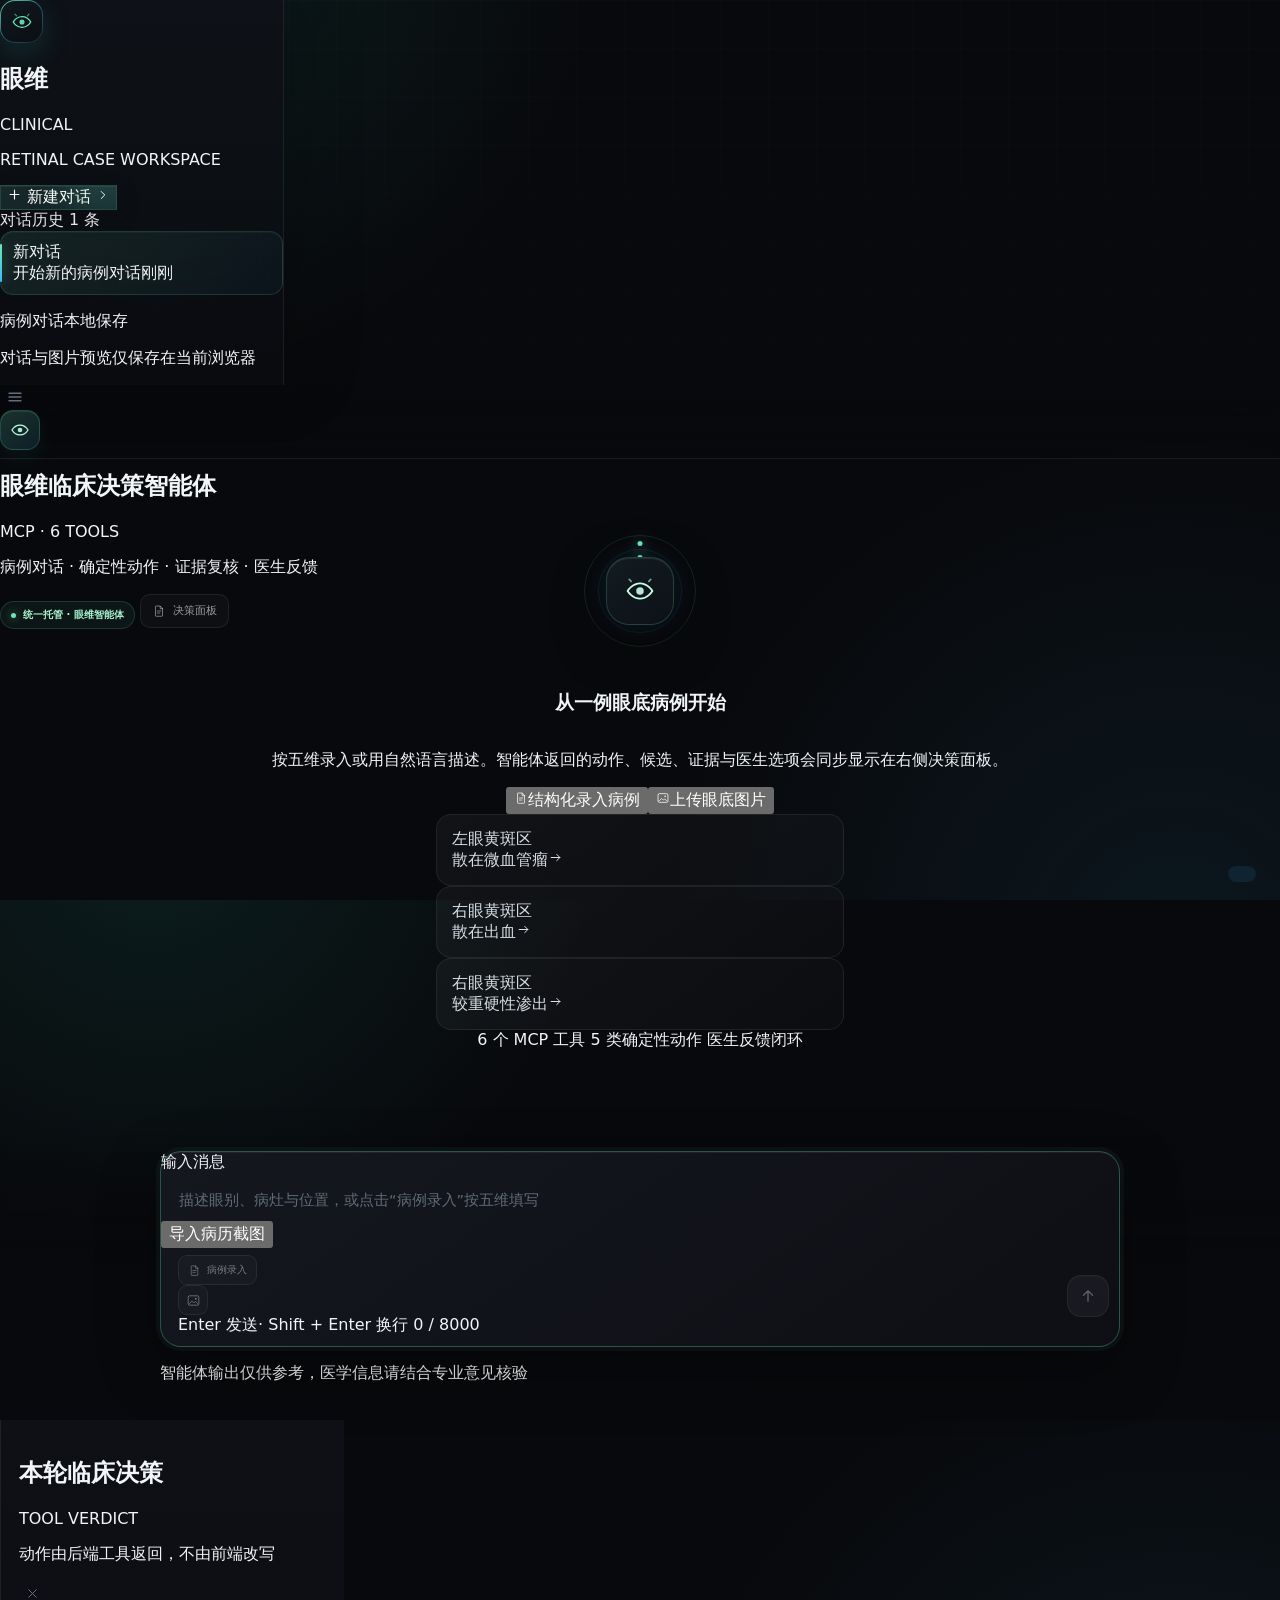
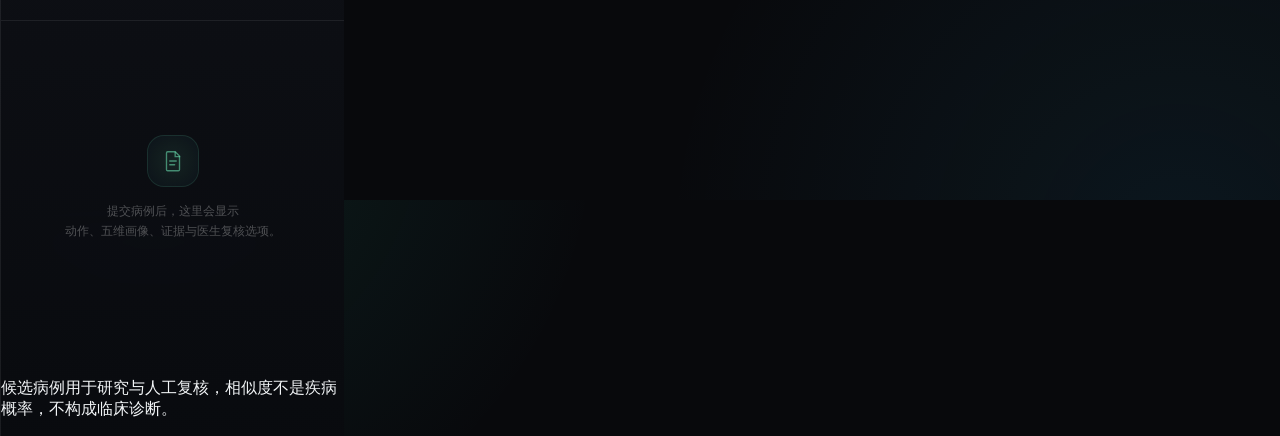
==== 02_代码/web/public-console.html @ 28e6c90a "Update Yanwei hosted Nexent application, OCR and team development workflow" ====
<!doctype html>
<html lang="zh-CN" class="h-full">
<head>
  <meta charset="utf-8" />
  <meta name="viewport" content="width=device-width, initial-scale=1" />
  <meta name="color-scheme" content="dark" />
  <title>眼维 · 图文病例检索</title>

  <!-- Tailwind CSS v3 -->
  <script src="/static/tailwindcss-3.4.17.js"></script>
  <script>
    tailwind.config = {
      theme: {
        extend: {
          colors: { ink: '#08090c', panel: '#101218', mint: '#6ee7b7', ice: '#67e8f9' },
          fontFamily: { sans: ['Inter', 'PingFang SC', 'Microsoft YaHei', 'system-ui', 'sans-serif'] }
        }
      }
    };
  </script>

  <style>
    :root {
      --bg: #08090c; --panel: #0e1015; --panel-soft: #14171e;
      --text: #f2f5f7; --muted: #929aaa; --muted-2: #697181;
      --line: rgba(255, 255, 255, 0.075); --line-strong: rgba(255, 255, 255, 0.12);
      --mint: #6ee7b7; --ice: #67e8f9; --sky: #38bdf8; --danger: #fb7185;
      --sidebar-width: 284px;
    }
    * { box-sizing: border-box; }
    html, body { height: 100%; }
    body {
      margin: 0; overflow: hidden;
      background: radial-gradient(circle at 12% -8%, rgba(45, 212, 191, 0.10), transparent 30%), radial-gradient(circle at 92% 105%, rgba(56, 189, 248, 0.08), transparent 34%), var(--bg);
      color: var(--text);
      font-family: Inter, "PingFang SC", "Microsoft YaHei", system-ui, sans-serif;
      -webkit-font-smoothing: antialiased; text-rendering: optimizeLegibility;
    }
    button, textarea, input { font: inherit; }
    button { cursor: pointer; }
    button:disabled { cursor: not-allowed; }
    ::selection { background: rgba(110, 231, 183, 0.28); color: #fff; }
    [hidden] { display: none !important; }
    ::-webkit-scrollbar { width: 8px; height: 8px; }
    ::-webkit-scrollbar-track { background: transparent; }
    ::-webkit-scrollbar-thumb { background: rgba(255,255,255,.11); border: 2px solid transparent; border-radius: 999px; background-clip: padding-box; }
    ::-webkit-scrollbar-thumb:hover { background: rgba(255,255,255,.2); background-clip: padding-box; }
    .app-frame { position: relative; isolation: isolate; }
    .app-frame::before {
      content: ""; position: fixed; inset: 0; pointer-events: none; z-index: -1;
      background-image: linear-gradient(rgba(255,255,255,.018) 1px, transparent 1px), linear-gradient(90deg, rgba(255,255,255,.018) 1px, transparent 1px);
      background-size: 48px 48px; mask-image: linear-gradient(to bottom, rgba(0,0,0,.7), transparent 72%);
    }
    .sidebar {
      width: var(--sidebar-width); flex: 0 0 var(--sidebar-width); position: relative; z-index: 30;
      display: flex; flex-direction: column; border-right: 1px solid var(--line);
      background: linear-gradient(180deg, rgba(15,17,23,.94), rgba(10,12,16,.92));
      backdrop-filter: blur(24px); -webkit-backdrop-filter: blur(24px);
      box-shadow: 18px 0 60px rgba(0,0,0,.16);
    }
    .brand-mark {
      width: 43px; height: 43px; border-radius: 15px; padding: 1px;
      background: linear-gradient(145deg, rgba(110,231,183,.9), rgba(56,189,248,.42) 55%, rgba(255,255,255,.08));
      box-shadow: 0 10px 30px rgba(45,212,191,.15);
    }
    .brand-mark-inner {
      width: 100%; height: 100%; border-radius: 14px; display: grid; place-items: center;
      background: linear-gradient(145deg, #111820, #0b0e13); color: var(--mint);
    }
    .new-chat-btn {
      position: relative; overflow: hidden; border: 1px solid rgba(110,231,183,.20);
      background: linear-gradient(135deg, rgba(110,231,183,.13), rgba(56,189,248,.08));
      box-shadow: inset 0 1px 0 rgba(255,255,255,.06), 0 8px 26px rgba(0,0,0,.16);
      transition: border-color .2s ease, background .2s ease, transform .2s ease, box-shadow .2s ease;
    }
    .new-chat-btn::after {
      content: ""; position: absolute; width: 90px; height: 90px; right: -35px; top: -52px;
      border-radius: 50%; background: rgba(110,231,183,.16); filter: blur(18px); pointer-events: none;
    }
    .new-chat-btn:hover {
      border-color: rgba(110,231,183,.38);
      background: linear-gradient(135deg, rgba(110,231,183,.18), rgba(56,189,248,.11));
      transform: translateY(-1px); box-shadow: inset 0 1px 0 rgba(255,255,255,.08), 0 12px 30px rgba(0,0,0,.22);
    }
    .new-chat-btn:active { transform: translateY(0); }
    .conversation-scroll { min-height: 0; }
    .conversation-item {
      position: relative; border-radius: 13px; border: 1px solid transparent;
      transition: background .18s ease, border-color .18s ease, transform .18s ease;
    }
    .conversation-item:hover { background: rgba(255,255,255,.034); border-color: rgba(255,255,255,.045); }
    .conversation-item.active {
      background: linear-gradient(120deg, rgba(110,231,183,.105), rgba(56,189,248,.045));
      border-color: rgba(110,231,183,.145); box-shadow: inset 0 1px 0 rgba(255,255,255,.035);
    }
    .conversation-item.active::before {
      content: ""; position: absolute; left: -1px; top: 12px; bottom: 12px; width: 2px; border-radius: 999px;
      background: linear-gradient(to bottom, var(--mint), var(--sky)); box-shadow: 0 0 12px rgba(110,231,183,.5);
    }
    .conversation-select { width: 100%; display: block; text-align: left; padding: 10px 38px 10px 12px; border: 0; background: transparent; color: inherit; border-radius: 12px; }
    .conversation-delete {
      position: absolute; top: 8px; right: 7px; width: 28px; height: 28px; display: grid; place-items: center;
      border: 1px solid transparent; border-radius: 9px; color: var(--muted-2); background: rgba(12,14,19,.78);
      opacity: 0; transform: translateX(3px); transition: opacity .18s ease, transform .18s ease, color .18s ease, background .18s ease;
    }
    .conversation-item:hover .conversation-delete, .conversation-delete:focus-visible { opacity: 1; transform: translateX(0); }
    .conversation-delete:hover { color: var(--danger); background: rgba(251,113,133,.10); }
    .conversation-delete:disabled { opacity: 0; pointer-events: none; }
    .chat-shell { min-width: 0; position: relative; }
    .chat-header {
      height: 74px; flex-shrink: 0; border-bottom: 1px solid var(--line);
      background: linear-gradient(to bottom, rgba(8,9,12,.86), rgba(8,9,12,.62));
      backdrop-filter: blur(20px); -webkit-backdrop-filter: blur(20px);
    }
    .assistant-avatar {
      width: 34px; height: 34px; flex: 0 0 34px; border-radius: 11px; display: grid; place-items: center;
      color: #bfffe5; background: linear-gradient(145deg, rgba(110,231,183,.20), rgba(56,189,248,.12));
      border: 1px solid rgba(110,231,183,.20);
      box-shadow: inset 0 1px 0 rgba(255,255,255,.08), 0 8px 22px rgba(45,212,191,.08);
    }
    .assistant-avatar.large { width: 40px; height: 40px; flex-basis: 40px; border-radius: 13px; }
    .assistant-avatar.error {
      color: #fecdd3; border-color: rgba(251,113,133,.24);
      background: linear-gradient(145deg, rgba(251,113,133,.16), rgba(244,63,94,.08));
    }
    .messages-scroll { min-height: 0; overflow-y: auto; overflow-x: hidden; overscroll-behavior: contain; scroll-behavior: smooth; }
    .messages-inner {
      width: 100%; max-width: 960px; min-height: 100%; margin: 0 auto; padding: 34px 32px 26px;
      display: flex; flex-direction: column;
    }
    .message-list { display: flex; flex-direction: column; gap: 27px; }
    .empty-state {
      flex: 1; min-height: 500px; display: flex; flex-direction: column; align-items: center; justify-content: center;
      padding: 42px 0 58px; animation: emptyIn .55s cubic-bezier(.2,.75,.25,1) both;
    }
    .orb-wrap { position: relative; width: 112px; height: 112px; display: grid; place-items: center; margin-bottom: 24px; }
    .orb-glow {
      position: absolute; inset: 8px; border-radius: 50%;
      background: radial-gradient(circle, rgba(110,231,183,.20), rgba(56,189,248,.08) 48%, transparent 70%); filter: blur(8px);
    }
    .orb-ring { position: absolute; inset: 0; border-radius: 50%; border: 1px solid rgba(110,231,183,.12); animation: orbit 14s linear infinite; }
    .orb-ring::before {
      content: ""; position: absolute; top: 5px; left: 50%; width: 5px; height: 5px; border-radius: 50%;
      background: var(--mint); box-shadow: 0 0 14px rgba(110,231,183,.8); transform: translateX(-50%);
    }
    .orb-ring.second { inset: 14px; animation-direction: reverse; animation-duration: 10s; border-color: rgba(56,189,248,.10); }
    .orb-core {
      position: relative; width: 68px; height: 68px; display: grid; place-items: center; border-radius: 23px;
      color: #c6ffe9; background: linear-gradient(145deg, #121c20, #0d1117); border: 1px solid rgba(110,231,183,.20);
      box-shadow: 0 18px 54px rgba(0,0,0,.36), inset 0 1px 0 rgba(255,255,255,.08);
    }
    .suggestion-card {
      position: relative; width: 100%; text-align: left; padding: 14px 15px; border-radius: 15px;
      border: 1px solid var(--line); background: linear-gradient(145deg, rgba(255,255,255,.042), rgba(255,255,255,.018));
      color: #d9dee7; transition: transform .2s ease, border-color .2s ease, background .2s ease, box-shadow .2s ease;
    }
    .suggestion-card:hover {
      transform: translateY(-2px); border-color: rgba(110,231,183,.24);
      background: linear-gradient(145deg, rgba(110,231,183,.08), rgba(56,189,248,.025)); box-shadow: 0 16px 32px rgba(0,0,0,.2);
    }
    .suggestion-card svg { transition: transform .2s ease; }
    .suggestion-card:hover svg { transform: translateX(2px); color: var(--mint); }
    .message-row { display: flex; gap: 12px; align-items: flex-start; animation: messageIn .3s cubic-bezier(.22,.8,.26,1) both; }
    .message-row.user { justify-content: flex-end; }
    .message-stack { min-width: 0; max-width: min(76%, 720px); }
    .message-row.user .message-stack { display: flex; flex-direction: column; align-items: flex-end; }
    .message-meta {
      height: 20px; display: flex; align-items: center; gap: 8px; margin: 0 3px 5px;
      color: var(--muted-2); font-size: 11px; line-height: 1;
    }
    .message-row.user .message-meta { justify-content: flex-end; }
    .message-name { color: #aab2c0; font-weight: 600; font-size: 11.5px; }
    .message-bubble {
      position: relative; padding: 13px 17px; border-radius: 18px; font-size: 14.5px; line-height: 1.82;
      white-space: pre-wrap; overflow-wrap: anywhere; word-break: break-word;
    }
    .message-row.assistant .message-bubble {
      color: #e8ebf0; border: 1px solid rgba(255,255,255,.075); border-top-left-radius: 6px;
      background: linear-gradient(145deg, rgba(255,255,255,.055), rgba(255,255,255,.024));
      box-shadow: inset 0 1px 0 rgba(255,255,255,.035), 0 12px 32px rgba(0,0,0,.12);
    }
    .message-row.user .message-bubble {
      color: #f2fffb; border: 1px solid rgba(110,231,183,.16); border-top-right-radius: 6px;
      background: linear-gradient(135deg, rgba(13,148,136,.92), rgba(3,105,161,.88));
      box-shadow: inset 0 1px 0 rgba(255,255,255,.12), 0 12px 30px rgba(8,145,178,.11);
    }
    .message-row.error .message-bubble {
      color: #ffe4e7; border-color: rgba(251,113,133,.18);
      background: linear-gradient(145deg, rgba(251,113,133,.09), rgba(244,63,94,.035));
    }
    .message-bubble.is-typing::after {
      content: ""; display: inline-block; width: 6px; height: 1.05em; margin-left: 3px; border-radius: 2px;
      vertical-align: -0.14em; background: linear-gradient(to bottom, var(--mint), var(--ice)); animation: caret .78s steps(1) infinite;
    }
    .message-actions { opacity: 0; transition: opacity .16s ease; }
    .message-row:hover .message-actions, .message-actions:focus-within { opacity: 1; }
    .icon-action {
      width: 25px; height: 25px; display: grid; place-items: center; border: 0; border-radius: 7px;
      background: transparent; color: var(--muted-2); transition: color .16s ease, background .16s ease;
    }
    .icon-action:hover { color: #d9dee7; background: rgba(255,255,255,.05); }
    .typing-bubble { display: flex; align-items: center; gap: 10px; padding: 14px 17px; }
    .typing-dots { display: flex; align-items: center; gap: 4px; }
    .typing-dots span { width: 5px; height: 5px; border-radius: 50%; background: #9ba4b4; animation: bounceDot 1.2s ease-in-out infinite; }
    .typing-dots span:nth-child(2) { animation-delay: .14s; }
    .typing-dots span:nth-child(3) { animation-delay: .28s; }
    .typing-label { color: var(--muted); font-size: 12.5px; }
    .composer-zone {
      flex-shrink: 0; padding: 16px 28px 20px;
      background: linear-gradient(to top, rgba(8,9,12,.98) 54%, rgba(8,9,12,.78) 78%, rgba(8,9,12,0));
    }
    .composer-inner { width: 100%; max-width: 960px; margin: 0 auto; }
    .composer-box {
      border: 1px solid rgba(255,255,255,.095); border-radius: 21px;
      background: linear-gradient(145deg, rgba(22,25,32,.93), rgba(14,16,22,.94));
      box-shadow: inset 0 1px 0 rgba(255,255,255,.045), 0 18px 55px rgba(0,0,0,.30);
      backdrop-filter: blur(22px); -webkit-backdrop-filter: blur(22px);
      transition: border-color .2s ease, box-shadow .2s ease;
    }
    .composer-box:focus-within {
      border-color: rgba(110,231,183,.30);
      box-shadow: inset 0 1px 0 rgba(255,255,255,.055), 0 0 0 4px rgba(110,231,183,.045), 0 22px 60px rgba(0,0,0,.34);
    }
    #promptInput {
      width: 100%; min-height: 31px; max-height: 176px; padding: 15px 18px 5px; border: 0; outline: 0; resize: none;
      overflow-y: hidden; background: transparent; color: #eef1f5; font-size: 14.5px; line-height: 1.68; caret-color: var(--mint);
    }
    #promptInput::placeholder { color: #626a79; }
    .composer-toolbar { display: flex; align-items: center; justify-content: space-between; gap: 14px; padding: 7px 10px 10px 17px; }
    .send-button {
      position: relative; width: 42px; height: 42px; flex: 0 0 42px; display: grid; place-items: center;
      border: 1px solid rgba(110,231,183,.24); border-radius: 14px; color: #062a22;
      background: linear-gradient(135deg, #8cf5cb, #5ed7ed);
      box-shadow: 0 9px 28px rgba(45,212,191,.16), inset 0 1px 0 rgba(255,255,255,.45);
      transition: transform .18s ease, filter .18s ease, opacity .18s ease, box-shadow .18s ease;
    }
    .send-button:not(:disabled):hover { transform: translateY(-1px); filter: brightness(1.05); box-shadow: 0 12px 34px rgba(45,212,191,.22), inset 0 1px 0 rgba(255,255,255,.5); }
    .send-button:not(:disabled):active { transform: translateY(0) scale(.97); }
    .send-button:disabled { color: #575f6e; background: rgba(255,255,255,.045); border-color: rgba(255,255,255,.06); box-shadow: inset 0 1px 0 rgba(255,255,255,.02); }
    .send-spinner { width: 17px; height: 17px; border: 2px solid rgba(255,255,255,.14); border-top-color: var(--mint); border-radius: 50%; animation: spin .75s linear infinite; }
    .modal-backdrop {
      position: fixed; inset: 0; z-index: 80; display: flex; align-items: center; justify-content: center; padding: 18px;
      background: rgba(2,4,7,.70); backdrop-filter: blur(9px); -webkit-backdrop-filter: blur(9px);
      opacity: 0; transition: opacity .16s ease;
    }
    .modal-backdrop.is-visible { opacity: 1; }
    .modal-card {
      width: min(440px, 100%); padding: 24px; border-radius: 24px; border: 1px solid rgba(255,255,255,.10);
      background: linear-gradient(145deg, #181b22, #101218);
      box-shadow: 0 35px 100px rgba(0,0,0,.55), inset 0 1px 0 rgba(255,255,255,.055);
      transform: translateY(10px) scale(.975); transition: transform .18s cubic-bezier(.2,.8,.2,1);
    }
    .modal-backdrop.is-visible .modal-card { transform: translateY(0) scale(1); }
    .modal-icon {
      width: 46px; height: 46px; display: grid; place-items: center; border-radius: 15px;
      color: #fecdd3; background: rgba(251,113,133,.10); border: 1px solid rgba(251,113,133,.16);
    }
    .modal-button {
      min-width: 82px; padding: 10px 16px; border-radius: 11px; border: 1px solid rgba(255,255,255,.09);
      background: rgba(255,255,255,.045); color: #dce1e9; font-size: 13.5px; font-weight: 600;
      transition: background .16s ease, border-color .16s ease, transform .16s ease;
    }
    .modal-button:hover { background: rgba(255,255,255,.075); border-color: rgba(255,255,255,.13); }
    .modal-button.primary { color: #07251f; border-color: rgba(110,231,183,.24); background: linear-gradient(135deg, #8cf5cb, #5ed7ed); }
    .modal-button.primary:hover { filter: brightness(1.04); }
    .modal-button.danger { color: #fff1f2; border-color: rgba(251,113,133,.22); background: linear-gradient(135deg, #e11d48, #be123c); }
    .modal-button.danger:hover { filter: brightness(1.06); }
    .toast {
      position: fixed; left: 50%; bottom: 112px; z-index: 90; max-width: min(420px, calc(100vw - 36px));
      padding: 10px 15px; border-radius: 12px; border: 1px solid rgba(110,231,183,.18);
      background: rgba(17,24,25,.94); color: #dffdf2; font-size: 12.5px;
      box-shadow: 0 16px 45px rgba(0,0,0,.36); backdrop-filter: blur(16px);
      opacity: 0; pointer-events: none; transform: translate(-50%, 8px); transition: opacity .18s ease, transform .18s ease;
    }
    .toast.show { opacity: 1; transform: translate(-50%, 0); }
    .toast.error { border-color: rgba(251,113,133,.22); background: rgba(35,17,22,.96); color: #ffe4e7; }
    .mobile-backdrop {
      position: fixed; inset: 0; z-index: 25; background: rgba(0,0,0,.52); backdrop-filter: blur(3px);
      opacity: 0; pointer-events: none; transition: opacity .2s ease;
    }
    .mobile-backdrop.show { opacity: 1; pointer-events: auto; }
    @keyframes messageIn { from { opacity: 0; transform: translateY(7px); } to { opacity: 1; transform: translateY(0); } }
    @keyframes emptyIn { from { opacity: 0; transform: translateY(10px); } to { opacity: 1; transform: translateY(0); } }
    @keyframes orbit { to { transform: rotate(360deg); } }
    @keyframes caret { 0%, 48% { opacity: 1; } 49%, 100% { opacity: 0; } }
    @keyframes bounceDot { 0%, 60%, 100% { transform: translateY(0); opacity: .48; } 30% { transform: translateY(-4px); opacity: 1; } }
    @keyframes spin { to { transform: rotate(360deg); } }
    @media (max-width: 900px) {
      .sidebar { position: fixed; left: 0; top: 0; bottom: 0; transform: translateX(-102%); transition: transform .24s cubic-bezier(.2,.8,.2,1); }
      .sidebar.open { transform: translateX(0); }
      .messages-inner { padding: 26px 18px 20px; }
      .message-stack { max-width: 86%; }
      .composer-zone { padding: 12px 14px 14px; }
      .chat-header { height: 66px; }
    }
    @media (max-width: 620px) {
      .messages-inner { padding: 24px 14px 18px; }
      .message-stack { max-width: 90%; }
      .message-row { gap: 9px; }
      .assistant-avatar { width: 31px; height: 31px; flex-basis: 31px; border-radius: 10px; }
      .message-bubble { padding: 12px 14px; font-size: 14px; }
      .suggestion-card { padding: 13px; }
      .empty-state { min-height: 430px; }
    }
    @media (prefers-reduced-motion: reduce) {
      *, *::before, *::after { animation-duration: .01ms !important; animation-iteration-count: 1 !important; scroll-behavior: auto !important; transition-duration: .01ms !important; }
    }

    /* ===== Nexent 临床病例决策台增强样式 ===== */
    .header-action {
      height: 34px; display: inline-flex; align-items: center; gap: 7px; padding: 0 11px;
      border-radius: 10px; border: 1px solid rgba(255,255,255,.075); background: rgba(255,255,255,.028);
      color: rgba(255,255,255,.58); font-size: 10.5px; transition: border-color .16s ease, background .16s ease, color .16s ease;
    }
    .header-action:hover { color: #defcf1; border-color: rgba(110,231,183,.2); background: rgba(110,231,183,.06); }
    .mode-pill {
      display: inline-flex; align-items: center; gap: 7px; height: 28px; padding: 0 10px;
      border-radius: 999px; border: 1px solid rgba(110,231,183,.16); background: rgba(110,231,183,.06);
      color: #a7f3d0; font-size: 10px; font-weight: 600;
    }
    .mode-pill .dot { width: 5px; height: 5px; border-radius: 50%; background: #6ee7b7; box-shadow: 0 0 8px rgba(110,231,183,.65); }

    .decision-panel {
      width: 344px; flex: 0 0 344px; position: relative; z-index: 22;
      display: flex; flex-direction: column; overflow: hidden;
      border-left: 1px solid var(--line);
      background: linear-gradient(180deg, rgba(15,17,23,.94), rgba(9,11,15,.97));
      backdrop-filter: blur(22px); -webkit-backdrop-filter: blur(22px);
    }
    .decision-top { flex-shrink: 0; padding: 17px 18px 14px; border-bottom: 1px solid var(--line); }
    .decision-scroll { flex: 1; min-height: 0; overflow-y: auto; padding: 17px 16px 24px; }
    .decision-empty {
      min-height: 300px; display: flex; flex-direction: column; align-items: center; justify-content: center;
      text-align: center; color: rgba(255,255,255,.28); font-size: 12px; line-height: 1.7;
    }
    .decision-empty-icon {
      width: 52px; height: 52px; display: grid; place-items: center; margin-bottom: 14px; border-radius: 17px;
      border: 1px solid rgba(110,231,183,.12); background: radial-gradient(circle, rgba(110,231,183,.10), rgba(56,189,248,.03));
      color: rgba(110,231,183,.55);
    }
    .decision-section { margin-bottom: 18px; }
    .decision-section-title {
      display: flex; align-items: center; justify-content: space-between; gap: 10px;
      margin-bottom: 9px; color: rgba(255,255,255,.34); font-size: 10px; font-weight: 700;
      letter-spacing: .13em; text-transform: uppercase;
    }
    .decision-card {
      padding: 14px; border-radius: 15px; border: 1px solid rgba(255,255,255,.075);
      background: linear-gradient(145deg, rgba(255,255,255,.042), rgba(255,255,255,.018));
      box-shadow: inset 0 1px 0 rgba(255,255,255,.025);
    }
    .action-badge {
      display: inline-flex; align-items: center; gap: 6px; padding: 4px 9px; border-radius: 999px;
      font-size: 10px; font-weight: 700; letter-spacing: .04em; white-space: nowrap;
    }
    .action-badge::before { content: ""; width: 5px; height: 5px; border-radius: 50%; background: currentColor; }
    .tone-mint { color: #8cf5cb; border: 1px solid rgba(110,231,183,.2); background: rgba(110,231,183,.08); }
    .tone-amber { color: #fcd68a; border: 1px solid rgba(251,191,36,.2); background: rgba(251,191,36,.08); }
    .tone-red { color: #fda4af; border: 1px solid rgba(251,113,133,.22); background: rgba(251,113,133,.08); }
    .tone-violet { color: #c4b5fd; border: 1px solid rgba(167,139,250,.22); background: rgba(167,139,250,.09); }
    .tone-blue { color: #7dd3fc; border: 1px solid rgba(56,189,248,.22); background: rgba(56,189,248,.08); }
    .tone-slate { color: #cbd5e1; border: 1px solid rgba(148,163,184,.18); background: rgba(148,163,184,.07); }
    .action-title { margin: 10px 0 0; color: #f2f5f7; font-size: 15px; font-weight: 650; }
    .action-reason { margin: 7px 0 0; color: rgba(255,255,255,.48); font-size: 11.5px; line-height: 1.7; }
    .meta-grid { display: grid; grid-template-columns: repeat(2,minmax(0,1fr)); gap: 7px; margin-top: 12px; }
    .meta-box { padding: 8px 10px; border-radius: 10px; background: rgba(255,255,255,.027); border: 1px solid rgba(255,255,255,.05); }
    .meta-box span { display: block; color: rgba(255,255,255,.25); font-size: 9px; }
    .meta-box strong { display: block; margin-top: 3px; color: rgba(255,255,255,.7); font-size: 11.5px; font-weight: 600; }
    .profile-grid { display: flex; flex-wrap: wrap; gap: 6px; }
    .profile-chip {
      display: inline-flex; align-items: center; gap: 6px; padding: 5px 8px; border-radius: 8px;
      border: 1px solid rgba(255,255,255,.06); background: rgba(255,255,255,.027); font-size: 10.5px; color: rgba(255,255,255,.6);
    }
    .profile-chip b { color: rgba(255,255,255,.28); font-weight: 500; font-size: 9.5px; }
    .profile-chip.missing { border-style: dashed; color: rgba(252,211,77,.75); border-color: rgba(251,191,36,.18); background: rgba(251,191,36,.045); }
    .quick-options { display: flex; flex-wrap: wrap; gap: 6px; }
    .quick-chip {
      padding: 6px 10px; border-radius: 9px; border: 1px solid rgba(110,231,183,.15);
      background: rgba(110,231,183,.055); color: #baf7df; font-size: 10.5px; transition: all .16s ease;
    }
    .quick-chip:hover { border-color: rgba(110,231,183,.36); background: rgba(110,231,183,.1); transform: translateY(-1px); }
    .doctor-option {
      width: 100%; display: flex; align-items: center; justify-content: space-between; gap: 8px;
      padding: 9px 10px; border-radius: 10px; border: 1px solid rgba(255,255,255,.06);
      background: rgba(255,255,255,.025); color: rgba(255,255,255,.67); font-size: 11px; text-align: left;
      transition: all .16s ease;
    }
    .doctor-option:hover { border-color: rgba(110,231,183,.2); background: rgba(110,231,183,.05); color: #e9fff7; }
    .doctor-option.danger:hover { border-color: rgba(251,113,133,.22); background: rgba(251,113,133,.06); color: #ffe4e7; }
    .doctor-option:disabled { opacity: .38; pointer-events: none; }
    .feedback-note {
      width: 100%; min-height: 66px; resize: vertical; padding: 9px 10px; border-radius: 10px;
      border: 1px solid rgba(255,255,255,.07); outline: 0; background: rgba(0,0,0,.16);
      color: rgba(255,255,255,.7); font-size: 11px; line-height: 1.6;
    }
    .feedback-note:focus { border-color: rgba(110,231,183,.22); }
    .feedback-record { margin-top: 9px; padding: 8px 10px; border-radius: 9px; background: rgba(110,231,183,.065); color: #a7f3d0; font-size: 10px; line-height: 1.55; }
    .candidate-mini {
      display: flex; gap: 9px; align-items: flex-start; padding: 9px; border-radius: 11px;
      border: 1px solid rgba(255,255,255,.055); background: rgba(255,255,255,.02);
    }
    .candidate-mini + .candidate-mini { margin-top: 6px; }
    .candidate-mini img, .candidate-thumb-fallback {
      width: 44px; height: 44px; flex: 0 0 44px; object-fit: cover; border-radius: 8px;
      background: #0a0c10; border: 1px solid rgba(255,255,255,.06);
    }
    .candidate-thumb-fallback { display: grid; place-items: center; color: rgba(110,231,183,.45); }
    .candidate-mini strong { display: block; color: rgba(255,255,255,.68); font-size: 10.5px; line-height: 1.45; }
    .candidate-mini p { margin: 3px 0 0; color: rgba(255,255,255,.3); font-size: 9.5px; line-height: 1.45; }

    .action-card {
      margin-top: 12px; padding: 13px 14px; border-radius: 14px;
      border: 1px solid rgba(255,255,255,.075); background: rgba(255,255,255,.025);
    }
    .action-card-head { display: flex; align-items: flex-start; justify-content: space-between; gap: 10px; }
    .action-card-title { margin: 8px 0 0; color: rgba(255,255,255,.82); font-size: 12.5px; font-weight: 600; line-height: 1.55; }
    .action-card-text { margin: 6px 0 0; color: rgba(255,255,255,.42); font-size: 11px; line-height: 1.65; }
    .action-inline-actions { display: flex; flex-wrap: wrap; gap: 6px; margin-top: 10px; }
    .action-link {
      display: inline-flex; align-items: center; gap: 5px; padding: 5px 8px; border-radius: 8px;
      border: 1px solid rgba(56,189,248,.16); background: rgba(56,189,248,.05); color: #a5e9ff; font-size: 10px;
      text-decoration: none;
    }
    .action-link:hover { border-color: rgba(56,189,248,.34); background: rgba(56,189,248,.09); }
    .candidate-strip { display: grid; grid-template-columns: repeat(3,minmax(0,1fr)); gap: 7px; margin-top: 10px; }
    .candidate-strip-card {
      min-width: 0; overflow: hidden; border-radius: 9px; border: 1px solid rgba(255,255,255,.055);
      background: rgba(0,0,0,.15);
    }
    .candidate-strip-card img { width: 100%; height: 62px; object-fit: cover; display: block; background: #080a0e; }
    .candidate-strip-card div { padding: 6px 7px; }
    .candidate-strip-card strong { display: block; overflow: hidden; text-overflow: ellipsis; white-space: nowrap; color: rgba(255,255,255,.62); font-size: 9.5px; }
    .candidate-strip-card span { display: block; margin-top: 2px; color: rgba(255,255,255,.27); font-size: 8.5px; }

    .message-attachment {
      display: inline-flex; align-items: center; gap: 9px; margin-top: 8px; padding: 7px 9px;
      border-radius: 10px; border: 1px solid rgba(255,255,255,.1); background: rgba(0,0,0,.12);
    }
    .message-attachment img { width: 46px; height: 46px; object-fit: cover; border-radius: 7px; background: #07090c; }
    .message-attachment div { min-width: 0; }
    .message-attachment strong { display: block; max-width: 220px; overflow: hidden; text-overflow: ellipsis; white-space: nowrap; font-size: 10.5px; color: rgba(255,255,255,.7); }
    .message-attachment span { display: block; margin-top: 2px; font-size: 9px; color: rgba(255,255,255,.3); }

    .composer-attachment { display: flex; align-items: center; gap: 10px; margin: 0 12px; padding: 8px; border-radius: 11px; border: 1px solid rgba(110,231,183,.12); background: rgba(110,231,183,.045); }
    .composer-attachment img { width: 46px; height: 46px; border-radius: 8px; object-fit: cover; background: #080a0e; }
    .composer-attachment .file-info { min-width: 0; flex: 1; }
    .composer-attachment strong { display: block; overflow: hidden; text-overflow: ellipsis; white-space: nowrap; color: rgba(255,255,255,.67); font-size: 10.5px; }
    .composer-attachment span { display: block; margin-top: 2px; color: rgba(255,255,255,.3); font-size: 9.5px; }
    .composer-tool {
      width: 30px; height: 30px; display: grid; place-items: center; flex: 0 0 30px;
      border-radius: 9px; border: 1px solid rgba(255,255,255,.065); background: rgba(255,255,255,.025);
      color: rgba(255,255,255,.42); transition: all .16s ease;
    }
    .composer-tool:hover { color: #c8ffea; border-color: rgba(110,231,183,.2); background: rgba(110,231,183,.06); }
    .composer-tool.text { width: auto; min-width: 74px; height: 30px; padding: 0 9px; gap: 6px; display: inline-flex; align-items: center; justify-content: center; white-space: nowrap; font-size: 10px; flex-shrink: 0; }

    .case-card { width: min(760px, 100%); max-height: calc(100vh - 36px); overflow-y: auto; }
    .settings-card { width: min(560px, 100%); max-height: calc(100vh - 36px); overflow-y: auto; }
    .case-section { margin-top: 17px; }
    .case-label { display: flex; align-items: center; justify-content: space-between; margin-bottom: 8px; color: rgba(255,255,255,.38); font-size: 10.5px; font-weight: 600; letter-spacing: .08em; }
    .case-label em { font-style: normal; color: rgba(255,255,255,.2); font-size: 9px; font-weight: 400; letter-spacing: 0; }
    .choice-wrap { display: flex; flex-wrap: wrap; gap: 7px; }
    .choice-chip {
      padding: 7px 11px; border-radius: 9px; border: 1px solid rgba(255,255,255,.075);
      background: rgba(255,255,255,.025); color: rgba(255,255,255,.52); font-size: 11px; transition: all .16s ease;
    }
    .choice-chip:hover { border-color: rgba(110,231,183,.18); color: rgba(255,255,255,.8); }
    .choice-chip.selected { color: #c9ffec; border-color: rgba(110,231,183,.34); background: rgba(110,231,183,.11); box-shadow: inset 0 1px 0 rgba(255,255,255,.04); }
    .case-note {
      width: 100%; min-height: 74px; resize: vertical; margin-top: 8px; padding: 10px 12px;
      border-radius: 11px; border: 1px solid rgba(255,255,255,.075); outline: 0;
      background: rgba(0,0,0,.16); color: rgba(255,255,255,.72); font-size: 12px; line-height: 1.65;
    }
    .case-note:focus, .settings-input:focus { border-color: rgba(110,231,183,.28); }
    .case-preview {
      margin-top: 16px; padding: 12px 13px; border-radius: 12px; border: 1px dashed rgba(110,231,183,.15);
      background: rgba(110,231,183,.035); color: rgba(255,255,255,.56); font-size: 11.5px; line-height: 1.7;
      white-space: pre-wrap; word-break: break-word;
    }
    .settings-field { margin-top: 13px; }
    .settings-label { display: block; margin-bottom: 6px; color: rgba(255,255,255,.38); font-size: 10.5px; }
    .settings-input {
      width: 100%; height: 40px; padding: 0 11px; border-radius: 10px; border: 1px solid rgba(255,255,255,.075);
      outline: 0; background: rgba(0,0,0,.16); color: rgba(255,255,255,.72); font-size: 12px;
    }
    .settings-hint { margin: 7px 0 0; color: rgba(255,255,255,.23); font-size: 9.5px; line-height: 1.55; }
    .settings-row { display: grid; grid-template-columns: 1fr 1fr; gap: 11px; }

    .decision-backdrop { display: none; }
    @media (max-width: 1200px) {
      .decision-panel {
        position: fixed; top: 0; right: 0; bottom: 0; z-index: 45; width: min(360px, 92vw); flex-basis: auto;
        transform: translateX(102%); transition: transform .24s cubic-bezier(.2,.8,.2,1);
        box-shadow: -30px 0 80px rgba(0,0,0,.45);
      }
      .decision-panel.open { transform: translateX(0); }
      .decision-backdrop { display: block; position: fixed; inset: 0; z-index: 44; background: rgba(0,0,0,.54); backdrop-filter: blur(3px); opacity: 0; pointer-events: none; transition: opacity .2s ease; }
      .decision-backdrop.show { opacity: 1; pointer-events: auto; }
    }
    @media (max-width: 760px) {
      .settings-row { grid-template-columns: 1fr; }
      .candidate-strip { grid-template-columns: repeat(2,minmax(0,1fr)); }
      .candidate-strip-card:last-child { display: none; }
    }

    .composer-toolbar { flex-wrap: wrap; row-gap: 8px; }
    .composer-toolbar > div:first-child { flex: 1 1 320px; min-width: 0; }


  </style>
</head>
<body>
  <div class="app-frame flex h-full overflow-hidden">
    <div id="mobileBackdrop" class="mobile-backdrop" aria-hidden="true"></div>

    <!-- 左侧对话历史 -->
    <aside id="sidebar" class="sidebar">
      <div class="flex items-center gap-3 px-5 pb-4 pt-5">
        <div class="brand-mark" aria-hidden="true">
          <div class="brand-mark-inner">
            <svg width="24" height="24" viewBox="0 0 24 24" fill="none">
              <path d="M3.25 12s3.25-5.4 8.75-5.4S20.75 12 20.75 12s-3.25 5.4-8.75 5.4S3.25 12 3.25 12Z" stroke="currentColor" stroke-width="1.35"/>
              <circle cx="12" cy="12" r="2.55" fill="currentColor" fill-opacity=".9"/>
              <path d="M17.4 5.8 19 4.2M6.6 5.8 5 4.2" stroke="currentColor" stroke-width="1.15" stroke-linecap="round" opacity=".62"/>
            </svg>
          </div>
        </div>
        <div class="min-w-0">
          <div class="flex items-center gap-2">
            <h1 class="m-0 text-[17px] font-semibold tracking-[.02em] text-white">眼维</h1>
            <span class="rounded-md border border-white/10 bg-white/[.045] px-1.5 py-0.5 text-[9px] font-medium tracking-[.13em] text-white/45">CLINICAL</span>
          </div>
          <p class="mt-1 text-[10.5px] tracking-[.15em] text-white/32">RETINAL CASE WORKSPACE</p>
        </div>
      </div>

      <div class="px-3.5 pb-5 pt-1">
        <button id="newChatBtn" type="button" class="new-chat-btn flex w-full items-center gap-3 rounded-[14px] px-3.5 py-3 text-left text-[13.5px] font-medium text-[#d8f9ec]">
          <span class="grid h-7 w-7 place-items-center rounded-[9px] border border-white/10 bg-white/[.055]">
            <svg width="15" height="15" viewBox="0 0 24 24" fill="none" aria-hidden="true"><path d="M12 5v14M5 12h14" stroke="currentColor" stroke-width="1.8" stroke-linecap="round"/></svg>
          </span>
          <span class="flex-1">新建对话</span>
          <svg width="14" height="14" viewBox="0 0 24 24" fill="none" class="text-white/28" aria-hidden="true"><path d="m9 18 6-6-6-6" stroke="currentColor" stroke-width="1.7" stroke-linecap="round" stroke-linejoin="round"/></svg>
        </button>
      </div>

      <div class="flex items-center justify-between px-5 pb-2.5">
        <span class="text-[10.5px] font-semibold uppercase tracking-[.16em] text-white/32">对话历史</span>
        <span id="conversationCount" class="text-[10.5px] tabular-nums text-white/26">0 条</span>
      </div>
      <div id="conversationList" class="conversation-scroll flex-1 space-y-1 overflow-y-auto px-2.5 pb-5" aria-label="对话历史列表"></div>
      <div class="border-t border-white/[.06] px-5 py-4">
        <div class="flex items-start gap-2.5">
          <span class="mt-[5px] h-1.5 w-1.5 flex-none rounded-full bg-[#6ee7b7] shadow-[0_0_9px_rgba(110,231,183,.72)]"></span>
          <div class="min-w-0">
            <p class="m-0 text-[11px] font-medium text-white/48">病例对话本地保存</p>
            <p class="m-0 mt-1 text-[10.5px] leading-4 text-white/26">对话与图片预览仅保存在当前浏览器</p>
          </div>
        </div>
      </div>
    </aside>

    <!-- 右侧主对话区 -->
    <main class="chat-shell flex h-full flex-1 flex-col overflow-hidden">
            <header class="chat-header flex items-center justify-between px-4 sm:px-6">
        <div class="flex min-w-0 items-center gap-3">
          <button id="menuBtn" type="button" class="icon-action mr-1 h-9 w-9 rounded-xl border border-white/[.07] bg-white/[.025] text-white/60 md:hidden" aria-label="打开对话历史">
            <svg width="18" height="18" viewBox="0 0 24 24" fill="none" aria-hidden="true"><path d="M4 7h16M4 12h16M4 17h16" stroke="currentColor" stroke-width="1.8" stroke-linecap="round"/></svg>
          </button>
          <div class="assistant-avatar large" aria-hidden="true">
            <svg width="22" height="22" viewBox="0 0 24 24" fill="none">
              <path d="M3.25 12s3.25-5.4 8.75-5.4S20.75 12 20.75 12s-3.25 5.4-8.75 5.4S3.25 12 3.25 12Z" stroke="currentColor" stroke-width="1.35"/>
              <circle cx="12" cy="12" r="2.55" fill="currentColor" fill-opacity=".9"/>
            </svg>
          </div>
          <div class="min-w-0">
            <div class="flex items-center gap-2">
              <h2 class="m-0 truncate text-[14px] font-semibold text-[#f0f3f6]">眼维临床决策智能体</h2>
              <span class="hidden rounded-full border border-[#6ee7b7]/15 bg-[#6ee7b7]/[.07] px-2 py-0.5 text-[9px] font-medium tracking-[.08em] text-[#8cf5cb]/75 lg:inline-flex">MCP · 6 TOOLS</span>
            </div>
            <p class="m-0 mt-1 truncate text-[10.5px] text-white/32">病例对话 · 确定性动作 · 证据复核 · 医生反馈</p>
          </div>
        </div>
        <div class="flex items-center gap-2">
          <button disabled id="modeBadgeBtn" type="button" class="mode-pill cursor-pointer" title="修改智能体连接设置">
            <span class="dot"></span><span id="modeBadgeText">Nexent ? Agent #4</span>
          </button>
          <button hidden id="settingsBtn" type="button" class="header-action hidden sm:inline-flex" title="连接设置">
            <svg width="14" height="14" viewBox="0 0 24 24" fill="none" aria-hidden="true"><path d="M12 15.2a3.2 3.2 0 1 0 0-6.4 3.2 3.2 0 0 0 0 6.4Z" stroke="currentColor" stroke-width="1.3"/><path d="M19.2 13.4a7.8 7.8 0 0 0 0-2.8l2-1.5-2-3.4-2.4 1a8 8 0 0 0-2.4-1.4L14 2.8h-4l-.4 2.5a8 8 0 0 0-2.4 1.4l-2.4-1-2 3.4 2 1.5a7.8 7.8 0 0 0 0 2.8l-2 1.5 2 3.4 2.4-1a8 8 0 0 0 2.4 1.4l.4 2.5h4l.4-2.5a8 8 0 0 0 2.4-1.4l2.4 1 2-3.4-2-1.5Z" stroke="currentColor" stroke-width="1.15" stroke-linejoin="round"/></svg>
            连接设置
          </button>
          <button id="decisionToggleBtn" type="button" class="header-action" title="查看本轮决策">
            <svg width="14" height="14" viewBox="0 0 24 24" fill="none" aria-hidden="true"><path d="M7 3.5h7l4 4V20a1 1 0 0 1-1 1H7a1 1 0 0 1-1-1V4.5a1 1 0 0 1 1-1Z" stroke="currentColor" stroke-width="1.25"/><path d="M14 3.8V8h4.2M9 12h6M9 15.5h4.5" stroke="currentColor" stroke-width="1.25" stroke-linecap="round"/></svg>
            <span class="hidden lg:inline">决策面板</span>
          </button>
        </div>
      </header>
      <section id="messagesScroll" class="messages-scroll flex-1" aria-label="对话内容">
        <div class="messages-inner">
          <div id="emptyState" class="empty-state">
            <div class="orb-wrap" aria-hidden="true">
              <div class="orb-glow"></div><div class="orb-ring"></div><div class="orb-ring second"></div>
              <div class="orb-core">
                <svg width="34" height="34" viewBox="0 0 24 24" fill="none">
                  <path d="M3.25 12s3.25-5.4 8.75-5.4S20.75 12 20.75 12s-3.25 5.4-8.75 5.4S3.25 12 3.25 12Z" stroke="currentColor" stroke-width="1.25"/>
                  <circle cx="12" cy="12" r="2.65" fill="currentColor" fill-opacity=".9"/>
                  <path d="M18.2 5.2 19.6 3.8M5.8 5.2 4.4 3.8" stroke="currentColor" stroke-width="1.1" stroke-linecap="round" opacity=".6"/>
                </svg>
              </div>
            </div>
            <h3 class="m-0 text-center text-[22px] font-semibold tracking-[-.02em] text-[#f2f5f7]">从一例眼底病例开始</h3>
            <p class="mb-0 mt-3 max-w-[500px] text-center text-[13px] leading-6 text-white/38">按五维录入或用自然语言描述。智能体返回的动作、候选、证据与医生选项会同步显示在右侧决策面板。</p><div class="mt-6 flex flex-wrap items-center justify-center gap-2.5"><button id="emptyCaseBtn" type="button" class="inline-flex items-center gap-2 rounded-xl border border-[#6ee7b7]/18 bg-[#6ee7b7]/[.07] px-4 py-2.5 text-[11.5px] font-medium text-[#c9ffec] transition hover:border-[#6ee7b7]/35 hover:bg-[#6ee7b7]/10"><svg width="14" height="14" viewBox="0 0 24 24" fill="none" aria-hidden="true"><path d="M7 3.5h7l4 4V20a1 1 0 0 1-1 1H7a1 1 0 0 1-1-1V4.5a1 1 0 0 1 1-1Z" stroke="currentColor" stroke-width="1.25"/><path d="M14 3.8V8h4.2M9 12h6M9 15.5h4.5" stroke="currentColor" stroke-width="1.25" stroke-linecap="round"/></svg>结构化录入病例</button><button id="emptyImageBtn" type="button" class="inline-flex items-center gap-2 rounded-xl border border-white/[.08] bg-white/[.025] px-4 py-2.5 text-[11.5px] font-medium text-white/55 transition hover:border-sky-300/20 hover:bg-sky-300/[.045] hover:text-sky-100/80"><svg width="14" height="14" viewBox="0 0 24 24" fill="none" aria-hidden="true"><rect x="3.5" y="4.5" width="17" height="15" rx="2.4" stroke="currentColor" stroke-width="1.3"/><path d="m5.5 17 4.2-4.3 3 3 2.2-2.2 3.6 3.5" stroke="currentColor" stroke-width="1.25" stroke-linecap="round" stroke-linejoin="round"/><circle cx="15.6" cy="9" r="1.4" fill="currentColor"/></svg>上传眼底图片</button></div>
            <div class="mt-8 grid w-full max-w-[660px] grid-cols-1 gap-2.5 sm:grid-cols-3">
              <button type="button" class="suggestion-card" data-suggestion="左眼黄斑区散在微血管瘤">
                <div class="flex items-start justify-between gap-3"><span class="text-[12.5px] leading-5">左眼黄斑区<br/>散在微血管瘤</span><svg width="15" height="15" viewBox="0 0 24 24" fill="none" class="mt-0.5 flex-none text-white/28" aria-hidden="true"><path d="M5 12h14m-5-5 5 5-5 5" stroke="currentColor" stroke-width="1.6" stroke-linecap="round" stroke-linejoin="round"/></svg></div>
              </button>
              <button type="button" class="suggestion-card" data-suggestion="右眼黄斑区散在出血">
                <div class="flex items-start justify-between gap-3"><span class="text-[12.5px] leading-5">右眼黄斑区<br/>散在出血</span><svg width="15" height="15" viewBox="0 0 24 24" fill="none" class="mt-0.5 flex-none text-white/28" aria-hidden="true"><path d="M5 12h14m-5-5 5 5-5 5" stroke="currentColor" stroke-width="1.6" stroke-linecap="round" stroke-linejoin="round"/></svg></div>
              </button>
              <button type="button" class="suggestion-card" data-suggestion="右眼黄斑区较重硬性渗出">
                <div class="flex items-start justify-between gap-3"><span class="text-[12.5px] leading-5">右眼黄斑区<br/>较重硬性渗出</span><svg width="15" height="15" viewBox="0 0 24 24" fill="none" class="mt-0.5 flex-none text-white/28" aria-hidden="true"><path d="M5 12h14m-5-5 5 5-5 5" stroke="currentColor" stroke-width="1.6" stroke-linecap="round" stroke-linejoin="round"/></svg></div>
              </button>
            </div>
            <div class="mt-8 flex flex-wrap items-center justify-center gap-x-5 gap-y-2 text-[10.5px] text-white/24">
              <span class="inline-flex items-center gap-1.5"><span class="h-1 w-1 rounded-full bg-[#6ee7b7]/55"></span>6 个 MCP 工具</span>
              <span class="inline-flex items-center gap-1.5"><span class="h-1 w-1 rounded-full bg-[#67e8f9]/50"></span>5 类确定性动作</span>
              <span class="inline-flex items-center gap-1.5"><span class="h-1 w-1 rounded-full bg-[#38bdf8]/45"></span>医生反馈闭环</span>
            </div>
          </div>
          <div id="messageList" class="message-list" aria-live="polite" aria-atomic="false"></div>
        </div>
      </section>

      <div class="composer-zone">
        <div class="composer-inner">
                    <form id="composerForm" class="composer-box">
            <div id="attachmentPreview" class="composer-attachment" hidden>
              <img id="attachmentThumb" alt="待上传的眼底图片预览" />
              <div class="file-info">
                <strong id="attachmentName">眼底图片</strong>
                <span id="attachmentMeta">等待上传</span>
              </div>
              <button id="removeAttachmentBtn" type="button" class="icon-action" aria-label="移除图片">
                <svg width="14" height="14" viewBox="0 0 24 24" fill="none" aria-hidden="true"><path d="m6 6 12 12M18 6 6 18" stroke="currentColor" stroke-width="1.6" stroke-linecap="round"/></svg>
              </button>
            </div>
            <label for="promptInput" class="sr-only">输入消息</label>
            <textarea id="promptInput" rows="1" maxlength="8000" placeholder="描述眼别、病灶与位置，或点击“病例录入”按五维填写" aria-label="输入消息"></textarea>
            <button type="button" id="recordUploadBtn" title="导入病历截图或扫描图片" class="text-[12px] text-emerald-300 px-3 py-2">导入病历截图</button><input id="recordFileInput" type="file" accept="image/jpeg,image/png,image/webp" hidden /><span id="recordUploadHint" class="text-[11px] text-white/50"></span>
            <input id="imageInput" type="file" accept="image/jpeg,image/png,image/webp" hidden />
            <div class="composer-toolbar">
              <div class="flex min-w-0 flex-wrap items-center gap-2 text-[10.5px] text-white/26">
                <button id="caseEntryBtn" type="button" class="composer-tool text" title="结构化录入病例">
                  <svg width="13" height="13" viewBox="0 0 24 24" fill="none" aria-hidden="true"><path d="M7 3.5h7l4 4V20a1 1 0 0 1-1 1H7a1 1 0 0 1-1-1V4.5a1 1 0 0 1 1-1Z" stroke="currentColor" stroke-width="1.25"/><path d="M14 3.8V8h4.2M9 12h6M9 15.5h4.5" stroke="currentColor" stroke-width="1.25" stroke-linecap="round"/></svg>
                  病例录入
                </button>
                <button id="imageBtn" type="button" class="composer-tool" title="上传眼底图片">
                  <svg width="15" height="15" viewBox="0 0 24 24" fill="none" aria-hidden="true"><rect x="3.5" y="4.5" width="17" height="15" rx="2.4" stroke="currentColor" stroke-width="1.3"/><path d="m5.5 17 4.2-4.3 3 3 2.2-2.2 3.6 3.5" stroke="currentColor" stroke-width="1.25" stroke-linecap="round" stroke-linejoin="round"/><circle cx="15.6" cy="9" r="1.4" fill="currentColor"/></svg>
                </button>
                <span class="hidden sm:inline">Enter 发送</span><span class="hidden text-white/15 sm:inline">·</span>
                <span class="hidden sm:inline">Shift + Enter 换行</span>
                <span id="charCount" class="tabular-nums text-white/20 sm:ml-1">0 / 8000</span>
              </div>
              <button id="sendBtn" type="submit" class="send-button" disabled aria-label="发送消息">
                <svg id="sendIcon" width="18" height="18" viewBox="0 0 24 24" fill="none" aria-hidden="true"><path d="M12 19V5m-6 6 6-6 6 6" stroke="currentColor" stroke-width="1.9" stroke-linecap="round" stroke-linejoin="round"/></svg>
                <span id="sendSpinner" class="send-spinner" hidden aria-hidden="true"></span>
              </button>
            </div>
          </form>
          <p class="mb-0 mt-2.5 text-center text-[10px] leading-4 text-white/18">智能体输出仅供参考，医学信息请结合专业意见核验</p>
        </div>
      </div>
    </main>


    <!-- 右侧：本轮确定性决策与医生选项 -->
    <aside id="decisionPanel" class="decision-panel" aria-label="本轮临床决策">
      <div class="decision-top">
        <div class="flex items-start justify-between gap-3">
          <div>
            <div class="flex items-center gap-2">
              <h2 class="m-0 text-[13px] font-semibold text-[#eef3f5]">本轮临床决策</h2>
              <span class="rounded-md border border-white/[.07] bg-white/[.025] px-1.5 py-0.5 text-[8.5px] tracking-[.1em] text-white/30">TOOL VERDICT</span>
            </div>
            <p class="mb-0 mt-1.5 text-[10px] text-white/28">动作由后端工具返回，不由前端改写</p>
          </div>
          <button id="closeDecisionBtn" type="button" class="icon-action h-8 w-8 rounded-lg border border-white/[.06] bg-white/[.02]" aria-label="关闭决策面板">
            <svg width="15" height="15" viewBox="0 0 24 24" fill="none" aria-hidden="true"><path d="m6 6 12 12M18 6 6 18" stroke="currentColor" stroke-width="1.6" stroke-linecap="round"/></svg>
          </button>
        </div>
      </div>
      <div id="decisionBody" class="decision-scroll">
        <div id="decisionEmpty" class="decision-empty">
          <div class="decision-empty-icon">
            <svg width="26" height="26" viewBox="0 0 24 24" fill="none"><path d="M7 3.5h7l4 4V20a1 1 0 0 1-1 1H7a1 1 0 0 1-1-1V4.5a1 1 0 0 1 1-1Z" stroke="currentColor" stroke-width="1.25"/><path d="M14 3.8V8h4.2M9 12h6M9 15.5h4.5" stroke="currentColor" stroke-width="1.25" stroke-linecap="round"/></svg>
          </div>
          提交病例后，这里会显示<br />动作、五维画像、证据与医生复核选项。
        </div>
        <div id="decisionContent" hidden></div>
      </div>
      <div class="border-t border-white/[.055] px-4 py-3">
        <p class="m-0 text-[9px] leading-4 text-white/20">候选病例用于研究与人工复核，相似度不是疾病概率，不构成临床诊断。</p>
      </div>
    </aside>
    <div id="decisionBackdrop" class="decision-backdrop" aria-hidden="true"></div>
  </div>


  <!-- 结构化病例录入 -->
  <div id="caseModal" class="modal-backdrop" hidden>
    <div class="modal-card case-card" role="dialog" aria-modal="true" aria-labelledby="caseModalTitle">
      <div class="flex items-start justify-between gap-4">
        <div class="flex items-start gap-3">
          <div class="modal-icon" style="color:#bfffe5;background:rgba(110,231,183,.08);border-color:rgba(110,231,183,.16)">
            <svg width="22" height="22" viewBox="0 0 24 24" fill="none"><path d="M7 3.5h7l4 4V20a1 1 0 0 1-1 1H7a1 1 0 0 1-1-1V4.5a1 1 0 0 1 1-1Z" stroke="currentColor" stroke-width="1.25"/><path d="M14 3.8V8h4.2M9 12h6M9 15.5h4.5" stroke="currentColor" stroke-width="1.25" stroke-linecap="round"/></svg>
          </div>
          <div>
            <h3 id="caseModalTitle" class="m-0 text-[16px] font-semibold text-[#f3f5f8]">结构化录入病例</h3>
            <p class="mb-0 mt-1.5 text-[11px] leading-5 text-white/35">按五维填写，系统会组合成可供智能体解析的病例描述。</p>
          </div>
        </div>
        <button id="closeCaseModalBtn" type="button" class="icon-action h-8 w-8 rounded-lg border border-white/[.06] bg-white/[.02]" aria-label="关闭病例录入">
          <svg width="15" height="15" viewBox="0 0 24 24" fill="none" aria-hidden="true"><path d="m6 6 12 12M18 6 6 18" stroke="currentColor" stroke-width="1.6" stroke-linecap="round"/></svg>
        </button>
      </div>

      <div class="case-section" data-case-group="eye">
        <div class="case-label"><span>眼别</span><em>硬冲突维度</em></div>
        <div class="choice-wrap">
          <button type="button" class="choice-chip" data-case-field="eye" data-case-value="右眼">右眼</button>
          <button type="button" class="choice-chip" data-case-field="eye" data-case-value="左眼">左眼</button>
          <button type="button" class="choice-chip" data-case-field="eye" data-case-value="双眼">双眼</button>
        </div>
      </div>
      <div class="case-section" data-case-group="lesion">
        <div class="case-label"><span>病灶</span><em>必填维度</em></div>
        <div class="choice-wrap">
          <button type="button" class="choice-chip" data-case-field="lesion" data-case-value="微血管瘤">微血管瘤</button>
          <button type="button" class="choice-chip" data-case-field="lesion" data-case-value="出血">出血</button>
          <button type="button" class="choice-chip" data-case-field="lesion" data-case-value="硬性渗出">硬性渗出</button>
          <button type="button" class="choice-chip" data-case-field="lesion" data-case-value="棉絮斑">棉絮斑</button>
          <button type="button" class="choice-chip" data-case-field="lesion" data-case-value="玻璃膜疣">玻璃膜疣</button>
        </div>
      </div>
      <div class="case-section" data-case-group="location">
        <div class="case-label"><span>位置</span><em>必填维度</em></div>
        <div class="choice-wrap">
          <button type="button" class="choice-chip" data-case-field="location" data-case-value="黄斑区">黄斑区</button>
          <button type="button" class="choice-chip" data-case-field="location" data-case-value="黄斑中心">黄斑中心</button>
          <button type="button" class="choice-chip" data-case-field="location" data-case-value="后极部">后极部</button>
          <button type="button" class="choice-chip" data-case-field="location" data-case-value="颞侧">颞侧</button>
          <button type="button" class="choice-chip" data-case-field="location" data-case-value="鼻侧">鼻侧</button>
          <button type="button" class="choice-chip" data-case-field="location" data-case-value="视盘">视盘</button>
        </div>
      </div>
      <div class="case-section" data-case-group="severity">
        <div class="case-label"><span>程度</span><em>可选，影响转诊规则</em></div>
        <div class="choice-wrap">
          <button type="button" class="choice-chip" data-case-field="severity" data-case-value="少量">少量</button>
          <button type="button" class="choice-chip" data-case-field="severity" data-case-value="散在">散在</button>
          <button type="button" class="choice-chip" data-case-field="severity" data-case-value="中度">中度</button>
          <button type="button" class="choice-chip" data-case-field="severity" data-case-value="较重">较重</button>
          <button type="button" class="choice-chip" data-case-field="severity" data-case-value="重度">重度</button>
        </div>
      </div>
      <div class="case-section" data-case-group="modality">
        <div class="case-label"><span>模态</span><em>硬冲突维度</em></div>
        <div class="choice-wrap">
          <button type="button" class="choice-chip" data-case-field="modality" data-case-value="眼底彩色图像">眼底彩色图像</button>
          <button type="button" class="choice-chip" data-case-field="modality" data-case-value="超广角">超广角</button>
        </div>
      </div>
      <div class="case-section">
        <div class="case-label"><span>补充描述</span><em>可输入否定、不确定或病史信息</em></div>
        <textarea id="caseNoteInput" class="case-note" maxlength="2000" placeholder="例如：未见明显出血；疑似黄斑水肿；患者糖尿病史 8 年……"></textarea>
      </div>
      <div id="casePreview" class="case-preview">请选择眼别、病灶与位置，或直接输入补充描述。</div>
      <div class="mt-5 flex flex-wrap items-center justify-between gap-2.5">
        <button id="clearCaseBtn" type="button" class="modal-button !min-w-0 !px-3 text-[11px]">清空</button>
        <div class="flex gap-2.5">
          <button id="fillCaseBtn" type="button" class="modal-button">填入输入框</button>
          <button id="submitCaseBtn" type="button" class="modal-button primary">提交病例</button>
        </div>
      </div>
    </div>
  </div>

  <!-- Nexent / 本地后端连接配置 -->
  <div id="settingsModal" class="modal-backdrop" hidden>
    <div class="modal-card settings-card" role="dialog" aria-modal="true" aria-labelledby="settingsModalTitle">
      <div class="flex items-start justify-between gap-4">
        <div class="flex items-start gap-3">
          <div class="modal-icon" style="color:#a5e9ff;background:rgba(56,189,248,.08);border-color:rgba(56,189,248,.16)">
            <svg width="22" height="22" viewBox="0 0 24 24" fill="none"><path d="M12 15.2a3.2 3.2 0 1 0 0-6.4 3.2 3.2 0 0 0 0 6.4Z" stroke="currentColor" stroke-width="1.3"/><path d="M19.2 13.4a7.8 7.8 0 0 0 0-2.8l2-1.5-2-3.4-2.4 1a8 8 0 0 0-2.4-1.4L14 2.8h-4l-.4 2.5a8 8 0 0 0-2.4 1.4l-2.4-1-2 3.4 2 1.5a7.8 7.8 0 0 0 0 2.8l-2 1.5 2 3.4 2.4-1a8 8 0 0 0 2.4 1.4l.4 2.5h4l.4-2.5a8 8 0 0 0 2.4-1.4l2.4 1 2-3.4-2-1.5Z" stroke="currentColor" stroke-width="1.15" stroke-linejoin="round"/></svg>
          </div>
          <div>
            <h3 id="settingsModalTitle" class="m-0 text-[16px] font-semibold text-[#f3f5f8]">智能体连接设置</h3>
            <p class="mb-0 mt-1.5 text-[11px] leading-5 text-white/35">连接由部署网关统一管理；首次使用请打开页面右下角“首次设置”。</p>
          </div>
        </div>
        <button id="closeSettingsBtn" type="button" class="icon-action h-8 w-8 rounded-lg border border-white/[.06] bg-white/[.02]" aria-label="关闭连接设置">
          <svg width="15" height="15" viewBox="0 0 24 24" fill="none" aria-hidden="true"><path d="m6 6 12 12M18 6 6 18" stroke="currentColor" stroke-width="1.6" stroke-linecap="round"/></svg>
        </button>
      </div>

      <form id="settingsForm">
        <div class="settings-field">
          <label class="settings-label" for="cfgMode">接口模式</label>
          <select id="cfgMode" class="settings-input">
            <option value="nexent">Nexent 智能体（/api/agent/run SSE）</option>
            <option value="local">本地离线演示（不经过 Nexent）</option>
          </select>
        </div>
        <div class="settings-field">
          <label class="settings-label" for="cfgNexentBase">Nexent 地址</label>
          <input id="cfgNexentBase" class="settings-input" type="url" placeholder="当前入口（自动转发 Nexent）" readonly />
          <p class="settings-hint">连接到 Nexent 的 /api/agent/run。若本页面与 Nexent 同源部署，可留空使用相对路径。</p>
        </div>
        <div class="settings-row">
          <div class="settings-field">
            <label class="settings-label" for="cfgAgentId">Agent ID</label>
            <input id="cfgAgentId" class="settings-input" type="number" min="1" step="1" placeholder="首次设置后自动读取" readonly />
          </div>
          <div class="settings-field">
            <label class="settings-label" for="cfgVersionNo">版本号（可选）</label>
            <input id="cfgVersionNo" class="settings-input" type="number" min="1" step="1" placeholder="首次设置后自动读取" readonly />
          </div>
        </div>
        <div class="settings-field">
          <label class="settings-label" for="cfgLocalBase">本地眼维后端地址</label>
          <input id="cfgLocalBase" class="settings-input" type="url" placeholder="当前入口（自动转发检索服务）" readonly />
          <p class="settings-hint">用于本地结构化检索、图片上传、证据卡与 record_feedback 医生反馈接口。</p>
        </div>
        <div class="mt-6 flex justify-end gap-2.5">
          <button id="cancelSettingsBtn" type="button" class="modal-button">取消</button>
          <button type="submit" class="modal-button primary">保存配置</button>
        </div>
      </form>
    </div>
  </div>

  <div id="modal" class="modal-backdrop" hidden>
    <div id="modalCard" class="modal-card" role="dialog" aria-modal="true" aria-labelledby="modalTitle" aria-describedby="modalMessage">
      <div class="flex items-start gap-4">
        <div id="modalIcon" class="modal-icon"></div>
        <div class="min-w-0 flex-1 pt-0.5">
          <h3 id="modalTitle" class="m-0 text-[16px] font-semibold text-[#f3f5f8]">提示</h3>
          <p id="modalMessage" class="mb-0 mt-2 whitespace-pre-wrap break-words text-[12.5px] leading-[1.75] text-white/48"></p>
        </div>
      </div>
      <div class="mt-6 flex justify-end gap-2.5">
        <button id="modalCancel" type="button" class="modal-button">取消</button>
        <button id="modalConfirm" type="button" class="modal-button primary">知道了</button>
      </div>
    </div>
  </div>
  <div id="toast" class="toast" role="status" aria-live="polite"></div>

  <script>
(() => {
  'use strict';

  // ???? file:// ?????????????????? Cookie ? CORS ???????
  if (location.protocol === 'file:') {
    document.body.textContent='请先运行完整解压目录中的 START.cmd，再访问启动脚本打开的工作台；不要直接双击 HTML 文件。'; return;
  }

  /* =========================================================
     连接配置
     - Nexent v2.6.0：POST /api/agent/run（SSE）
     - 本地眼维后端：POST /api/chat（JSON，返回 result）
     两个地址均可在页面右上角“连接设置”中修改。
     ========================================================= */
  // 【替换为你的后端API地址】
  const SAME_ORIGIN_LOCAL = (location.protocol === 'http:' || location.protocol === 'https:') &&
    (['8765', '8000', '8235'].includes(location.port) ||
     location.pathname === '/console' || location.pathname === '/nexent-console' ||
     location.pathname.includes('/static/nexent-console'));
  const DEFAULT_CONFIG = {
    mode: 'nexent',
    nexentBase: '',
    agentId: '',
    versionNo: '',
    localBase: ''
  };

  const CONFIG_KEY = 'yanwei.hosted.config.v1';
  const STORAGE_KEY = 'yanwei.hosted.conversations.v1';
  const LEGACY_KEY = 'yanwei.agent.chat.v1';
  window.addEventListener('DOMContentLoaded', async()=>{
    try{const r=await fetch('/api/integration/status');const d=await r.json();
      if(d.agent?.agent_id){appConfig.agentId=String(d.agent.agent_id);appConfig.versionNo=String(d.agent.version_no);appConfig.nexentBase='';appConfig.localBase='';saveConfig();appConfig.mode = 'nexent'; renderModeBadge();}
    }catch(_){/* status link remains available; never silently switch to local */}
  });
  const MAX_CONVERSATIONS = 50;
  const REQUEST_TIMEOUT = 180000;

  const ACTION_META = {
    RETURN_CASES: {
      label: '返回可比先例', tone: 'mint',
      summary: '证据充分，展示研究用候选病例，仍需医生复核。',
      next: '核对候选与证据卡，记录医生复核结论。'
    },
    ASK_MORE: {
      label: '需要补充信息', tone: 'amber',
      summary: '当前证据不足，智能体应继续追问关键维度。',
      next: '补充缺失的眼别、病灶、位置或模态信息。'
    },
    ABSTAIN: {
      label: '证据不足 / 拒答', tone: 'red',
      summary: '本轮不输出可比先例，避免在证据不足时强行结论。',
      next: '补充信息、更换图像，或结束本轮。'
    },
    SUGGEST_REFERRAL: {
      label: '建议转诊', tone: 'violet',
      summary: '命中高风险转诊规则，建议医生进一步核查或转诊。',
      next: '生成转诊摘要并记录医生复核意见。'
    },
    RETAKE_IMAGE: {
      label: '建议重拍', tone: 'blue',
      summary: '图像质检未通过，本轮不进入检索。',
      next: '重新上传清晰、合规的眼底图像。'
    },
    UNKNOWN: {
      label: '动作待确认', tone: 'slate',
      summary: '已收到回复，但未从 SSE 事件中解析到确定性动作。',
      next: '请以智能体最终回复为准，并检查 MCP 工具是否被调用。'
    }
  };

  const DIM_META = {
    eye: { label: '眼别', order: 1 },
    lesion: { label: '病灶', order: 2 },
    location: { label: '位置', order: 3 },
    severity: { label: '程度', order: 4 },
    modality: { label: '模态', order: 5 }
  };

  const CODE_LABELS = {
    eye: { OD: '右眼', OS: '左眼', OU: '双眼', UNKNOWN: '未知' },
    lesion: { MA: '微血管瘤', HE: '出血', EX: '硬性渗出', SE: '棉絮斑', DRUSEN: '玻璃膜疣' },
    location: {
      MACULA: '黄斑区', FOVEA: '黄斑中心', POSTERIOR_POLE: '后极部', TEMPORAL: '颞侧',
      NASAL: '鼻侧', DISC: '视盘', UNKNOWN: '未知'
    },
    severity: { NONE: '未见', FEW: '少量', SCATTERED: '散在', MODERATE: '中度', MARKED: '较重', SEVERE: '重度', UNKNOWN: '未知' },
    modality: { CFP: '眼底彩色图像', UWF: '超广角眼底图像', OCT: '相干断层扫描' }
  };

  const TEXT_CODES = {
    eye: [['右眼', 'OD'], ['左眼', 'OS'], ['双眼', 'OU']],
    lesion: [['微血管瘤', 'MA'], ['微动脉瘤', 'MA'], ['出血', 'HE'], ['硬性渗出', 'EX'], ['棉絮斑', 'SE'], ['棉绒斑', 'SE'], ['玻璃膜疣', 'DRUSEN'], ['玻璃疣', 'DRUSEN']],
    location: [['黄斑中心', 'FOVEA'], ['中心凹', 'FOVEA'], ['中央凹', 'FOVEA'], ['黄斑区', 'MACULA'], ['后极部', 'POSTERIOR_POLE'], ['后极', 'POSTERIOR_POLE'], ['颞侧', 'TEMPORAL'], ['鼻侧', 'NASAL'], ['视盘', 'DISC'], ['视乳头', 'DISC']],
    severity: [['散在', 'SCATTERED'], ['较重', 'MARKED'], ['明显', 'MARKED'], ['大量', 'MARKED'], ['重度', 'SEVERE'], ['严重', 'SEVERE'], ['中度', 'MODERATE'], ['少量', 'FEW'], ['少许', 'FEW']],
    modality: [['超广角', 'UWF'], ['眼底彩色图像', 'CFP'], ['眼底彩照', 'CFP'], ['彩色眼底', 'CFP']]
  };

  const QUICK_OPTIONS = {
    eye: [
      { label: '右眼', prompt: '右眼' },
      { label: '左眼', prompt: '左眼' },
      { label: '双眼', prompt: '双眼' }
    ],
    lesion: [
      { label: '微血管瘤', prompt: '微血管瘤' },
      { label: '出血', prompt: '出血' },
      { label: '硬性渗出', prompt: '硬性渗出' },
      { label: '棉絮斑', prompt: '棉絮斑' },
      { label: '玻璃膜疣', prompt: '玻璃膜疣' }
    ],
    location: [
      { label: '黄斑区', prompt: '黄斑区' },
      { label: '黄斑中心', prompt: '黄斑中心' },
      { label: '后极部', prompt: '后极部' },
      { label: '颞侧', prompt: '颞侧' },
      { label: '鼻侧', prompt: '鼻侧' },
      { label: '视盘', prompt: '视盘' }
    ],
    severity: [
      { label: '少量', prompt: '少量' },
      { label: '散在', prompt: '散在' },
      { label: '中度', prompt: '中度' },
      { label: '较重', prompt: '较重' },
      { label: '重度', prompt: '重度' }
    ],
    modality: [
      { label: '眼底彩色图像', prompt: '眼底彩色图像' },
      { label: '超广角', prompt: '超广角眼底图像' }
    ]
  };

  const ICONS = {
    eye: '<svg width="18" height="18" viewBox="0 0 24 24" fill="none" aria-hidden="true"><path d="M3.25 12s3.25-5.4 8.75-5.4S20.75 12 20.75 12s-3.25 5.4-8.75 5.4S3.25 12 3.25 12Z" stroke="currentColor" stroke-width="1.35"/><circle cx="12" cy="12" r="2.55" fill="currentColor" fill-opacity=".9"/></svg>',
    copy: '<svg width="14" height="14" viewBox="0 0 24 24" fill="none" aria-hidden="true"><rect x="8" y="8" width="11" height="11" rx="2.3" stroke="currentColor" stroke-width="1.4"/><path d="M16 8V6.2A2.2 2.2 0 0 0 13.8 4H6.2A2.2 2.2 0 0 0 4 6.2v7.6A2.2 2.2 0 0 0 6.2 16H8" stroke="currentColor" stroke-width="1.4" stroke-linecap="round"/></svg>',
    trash: '<svg width="14" height="14" viewBox="0 0 24 24" fill="none" aria-hidden="true"><path d="M4.5 7h15M9 7V4.8h6V7m-8.5 0 .8 11.1A2 2 0 0 0 9.3 20h5.4a2 2 0 0 0 2-1.9L17.5 7M10 10.5v5.5m4-5.5v5.5" stroke="currentColor" stroke-width="1.45" stroke-linecap="round" stroke-linejoin="round"/></svg>',
    alert: '<svg width="22" height="22" viewBox="0 0 24 24" fill="none" aria-hidden="true"><path d="M12 8.5v5M12 17h.01" stroke="currentColor" stroke-width="1.8" stroke-linecap="round"/><path d="M10.3 3.8 2.6 17.2A2 2 0 0 0 4.3 20h15.4a2 2 0 0 0 1.7-2.8L13.7 3.8a2 2 0 0 0-3.4 0Z" stroke="currentColor" stroke-width="1.45" stroke-linejoin="round"/></svg>',
    delete: '<svg width="22" height="22" viewBox="0 0 24 24" fill="none" aria-hidden="true"><path d="M4.5 7h15M9 7V4.8h6V7m-8.5 0 .8 11.1A2 2 0 0 0 9.3 20h5.4a2 2 0 0 0 2-1.9L17.5 7M10 10.5v5.5m4-5.5v5.5" stroke="currentColor" stroke-width="1.45" stroke-linecap="round" stroke-linejoin="round"/></svg>',
    external: '<svg width="12" height="12" viewBox="0 0 24 24" fill="none" aria-hidden="true"><path d="M14 5h5v5m0-5-8 8M18 13v5.2A1.8 1.8 0 0 1 16.2 20H5.8A1.8 1.8 0 0 1 4 18.2V7.8A1.8 1.8 0 0 1 5.8 6H11" stroke="currentColor" stroke-width="1.4" stroke-linecap="round" stroke-linejoin="round"/></svg>',
    image: '<svg width="16" height="16" viewBox="0 0 24 24" fill="none" aria-hidden="true"><rect x="3.5" y="4.5" width="17" height="15" rx="2.4" stroke="currentColor" stroke-width="1.3"/><path d="m5.5 17 4.2-4.3 3 3 2.2-2.2 3.6 3.5" stroke="currentColor" stroke-width="1.25" stroke-linecap="round" stroke-linejoin="round"/><circle cx="15.6" cy="9" r="1.4" fill="currentColor"/></svg>',
    doc: '<svg width="16" height="16" viewBox="0 0 24 24" fill="none" aria-hidden="true"><path d="M7 3.5h7l4 4V20a1 1 0 0 1-1 1H7a1 1 0 0 1-1-1V4.5a1 1 0 0 1 1-1Z" stroke="currentColor" stroke-width="1.25"/><path d="M14 3.8V8h4.2M9 12h6M9 15.5h4.5" stroke="currentColor" stroke-width="1.25" stroke-linecap="round"/></svg>',
    feedback: '<svg width="14" height="14" viewBox="0 0 24 24" fill="none" aria-hidden="true"><path d="M20 11.5a7.5 7.5 0 0 1-8 7.5 8.6 8.6 0 0 1-3.2-.6L4 20l1.5-4A7.2 7.2 0 0 1 4 11.5 7.5 7.5 0 0 1 12 4a7.5 7.5 0 0 1 8 7.5Z" stroke="currentColor" stroke-width="1.35" stroke-linejoin="round"/><path d="M8.5 11.5h7M8.5 14.5h4.5" stroke="currentColor" stroke-width="1.3" stroke-linecap="round"/></svg>',
    chevron: '<svg width="13" height="13" viewBox="0 0 24 24" fill="none" aria-hidden="true"><path d="m9 18 6-6-6-6" stroke="currentColor" stroke-width="1.7" stroke-linecap="round" stroke-linejoin="round"/></svg>',
    check: '<svg width="14" height="14" viewBox="0 0 24 24" fill="none" aria-hidden="true"><path d="m5 12.5 4.2 4.2L19 7" stroke="currentColor" stroke-width="1.7" stroke-linecap="round" stroke-linejoin="round"/></svg>'
  };

  const els = {
    sidebar: document.getElementById('sidebar'),
    mobileBackdrop: document.getElementById('mobileBackdrop'),
    menuBtn: document.getElementById('menuBtn'),
    newChatBtn: document.getElementById('newChatBtn'),
    conversationList: document.getElementById('conversationList'),
    conversationCount: document.getElementById('conversationCount'),
    messagesScroll: document.getElementById('messagesScroll'),
    messageList: document.getElementById('messageList'),
    emptyState: document.getElementById('emptyState'),
    promptInput: document.getElementById('promptInput'),
    charCount: document.getElementById('charCount'),
    composerForm: document.getElementById('composerForm'),
    sendBtn: document.getElementById('sendBtn'),
    sendIcon: document.getElementById('sendIcon'),
    sendSpinner: document.getElementById('sendSpinner'),
    settingsBtn: document.getElementById('settingsBtn'),
    decisionToggleBtn: document.getElementById('decisionToggleBtn'),
    closeDecisionBtn: document.getElementById('closeDecisionBtn'),
    decisionPanel: document.getElementById('decisionPanel'),
    decisionBackdrop: document.getElementById('decisionBackdrop'),
    decisionEmpty: document.getElementById('decisionEmpty'),
    decisionContent: document.getElementById('decisionContent'),
    modeBadgeBtn: document.getElementById('modeBadgeBtn'),
    modeBadgeText: document.getElementById('modeBadgeText'),
    caseEntryBtn: document.getElementById('caseEntryBtn'),
    emptyCaseBtn: document.getElementById('emptyCaseBtn'),
    emptyImageBtn: document.getElementById('emptyImageBtn'),
    imageBtn: document.getElementById('imageBtn'),
    imageInput: document.getElementById('imageInput'),
    attachmentPreview: document.getElementById('attachmentPreview'),
    attachmentThumb: document.getElementById('attachmentThumb'),
    attachmentName: document.getElementById('attachmentName'),
    attachmentMeta: document.getElementById('attachmentMeta'),
    removeAttachmentBtn: document.getElementById('removeAttachmentBtn'),
    caseModal: document.getElementById('caseModal'),
    closeCaseModalBtn: document.getElementById('closeCaseModalBtn'),
    caseNoteInput: document.getElementById('caseNoteInput'),
    casePreview: document.getElementById('casePreview'),
    clearCaseBtn: document.getElementById('clearCaseBtn'),
    fillCaseBtn: document.getElementById('fillCaseBtn'),
    submitCaseBtn: document.getElementById('submitCaseBtn'),
    settingsModal: document.getElementById('settingsModal'),
    closeSettingsBtn: document.getElementById('closeSettingsBtn'),
    cancelSettingsBtn: document.getElementById('cancelSettingsBtn'),
    settingsForm: document.getElementById('settingsForm'),
    cfgMode: document.getElementById('cfgMode'),
    cfgNexentBase: document.getElementById('cfgNexentBase'),
    cfgAgentId: document.getElementById('cfgAgentId'),
    cfgVersionNo: document.getElementById('cfgVersionNo'),
    cfgLocalBase: document.getElementById('cfgLocalBase'),
    modal: document.getElementById('modal'),
    modalIcon: document.getElementById('modalIcon'),
    modalTitle: document.getElementById('modalTitle'),
    modalMessage: document.getElementById('modalMessage'),
    modalCancel: document.getElementById('modalCancel'),
    modalConfirm: document.getElementById('modalConfirm'),
    toast: document.getElementById('toast')
  };

  let appConfig = loadConfig();
  let store = loadStore();
  let isRequesting = false;
  let pendingConversationId = null;
  let requestContext = null;
  let animateMessageId = null;
  let typewriterToken = 0;
  let modalConfirmHandler = null;
  let modalCloseTimer = null;
  let toastTimer = null;
  let draftByConversation = new Map();
  let pendingImage = null;
  let caseDraft = { eye: '', lesion: '', location: '', severity: '', modality: '', note: '' };
  let feedbackNoteByConversation = new Map();

  function $(selector, root) { return (root || document).querySelector(selector); }
  function uid(prefix) {
    if (window.crypto && typeof window.crypto.randomUUID === 'function') return prefix + '-' + window.crypto.randomUUID();
    return prefix + '-' + Date.now().toString(36) + '-' + Math.random().toString(36).slice(2, 10);
  }
  function el(tag, className, text) {
    const node = document.createElement(tag);
    if (className) node.className = className;
    if (text !== undefined && text !== null) node.textContent = String(text);
    return node;
  }
  function svgIcon(name, className) {
    const span = document.createElement('span');
    span.className = className || 'inline-flex flex-none items-center justify-center';
    span.innerHTML = ICONS[name] || '';
    return span;
  }
  function cleanText(value) { return typeof value === 'string' ? value.replace(/\u0000/g, '').trim() : ''; }
  function truncate(value, limit) {
    const text = String(value || '').replace(/\s+/g, ' ').trim();
    return text.length > limit ? text.slice(0, limit) + '…' : text;
  }
  function fileSize(size) {
    if (!Number.isFinite(size)) return '';
    if (size < 1024) return size + ' B';
    if (size < 1024 * 1024) return (size / 1024).toFixed(1) + ' KB';
    return (size / 1024 / 1024).toFixed(1) + ' MB';
  }
  function withBase(base, path) {
    const cleanBase = String(base || '').replace(/\/+$/, '');
    return cleanBase ? cleanBase + path : path;
  }
  function isAbsoluteUrl(value) {
    return typeof value === 'string' && /^https?:\/\//i.test(value);
  }
  async function copyText(text) {
    if (navigator.clipboard && window.isSecureContext) {
      await navigator.clipboard.writeText(text);
      return;
    }
    const helper = document.createElement('textarea');
    helper.value = text;
    helper.style.position = 'fixed';
    helper.style.opacity = '0';
    document.body.appendChild(helper);
    helper.select();
    const ok = document.execCommand('copy');
    helper.remove();
    if (!ok) throw new Error('copy failed');
  }

  function loadConfig() {
    try {
      const parsed = JSON.parse(localStorage.getItem(CONFIG_KEY) || 'null');
      return { ...DEFAULT_CONFIG, ...(parsed && typeof parsed === 'object' ? parsed : {}) };
    } catch (error) {
      return { ...DEFAULT_CONFIG };
    }
  }
  function saveConfig() {
    try { localStorage.setItem(CONFIG_KEY, JSON.stringify(appConfig)); }
    catch (error) { console.warn('保存连接配置失败', error); }
  }

  function newConversation() {
    const now = Date.now();
    return {
      id: uid('conv'), title: '新对话', createdAt: now, updatedAt: now,
      nexentConversationId: null, yanweiAssetId: '', localSessionId: '', messages: []
    };
  }

  function normalizeAttachment(raw) {
    if (!raw || typeof raw !== 'object') return null;
    return {
      name: cleanText(raw.name).slice(0, 160) || '眼底图片',
      type: cleanText(raw.type),
      size: Number(raw.size) || 0,
      preview: typeof raw.preview === 'string' ? raw.preview : ''
    };
  }

  function normalizeCandidate(raw, index) {
    if (!raw || typeof raw !== 'object') return null;
    const source = raw.source && typeof raw.source === 'object' ? raw.source : {};
    return {
      rank: Number(raw.rank) || index + 1,
      regionId: cleanText(raw.region_id),
      score: Number(raw.score),
      retrievalScore: Number(raw.retrieval_score),
      retrievalNorm: Number(raw.retrieval_norm),
      consistencyScore: Number(raw.consistency_score),
      profile: raw.profile && typeof raw.profile === 'object' ? raw.profile : {},
      profileDisplay: raw.profile_display && typeof raw.profile_display === 'object' ? raw.profile_display : {},
      imageUrl: cleanText(raw.image_url),
      regionImageUrl: cleanText(raw.region_image_url),
      regionNote: cleanText(raw.region_note),
      semanticScores: raw.semantic_scores && typeof raw.semantic_scores === 'object' ? raw.semantic_scores : null,
      source: {
        caseId: cleanText(source.case_id),
        imageId: cleanText(source.image_id),
        officialSource: cleanText(source.official_source),
        officialLocator: cleanText(source.official_locator),
        provenanceTier: cleanText(source.provenance_tier),
        maskPath: cleanText(source.mask_path)
      }
    };
  }

  function normalizeEvidence(raw) {
    if (!raw || typeof raw !== 'object') return null;
    return {
      viewUrl: cleanText(raw.view_url || raw.evidence_url),
      actionLabel: cleanText(raw.action_label),
      actionReason: cleanText(raw.action_reason),
      actionSource: cleanText(raw.action_source),
      decidedBy: cleanText(raw.decided_by),
      overridden: raw.overridden === true,
      hitRules: Array.isArray(raw.hit_rules) ? raw.hit_rules.slice(0, 10) : [],
      provenance: raw.provenance && typeof raw.provenance === 'object' ? raw.provenance : null,
      caveats: Array.isArray(raw.caveats) ? raw.caveats.slice(0, 20) : [],
      logic: raw.logic && typeof raw.logic === 'object' ? raw.logic : null
    };
  }

  function normalizeResult(raw) {
    if (!raw || typeof raw !== 'object') return null;
    if(raw.normalizedVersion === 1 || (typeof raw.actionLabel === 'string' && 'traceId' in raw && Array.isArray(raw.candidates))) return raw;
    const source = raw.result && typeof raw.result === 'object' ? raw.result : raw;
    const actionObject = findActionObject(source) || source;
    if (!actionObject || typeof actionObject !== 'object') return null;

    const action = cleanText(actionObject.action).toUpperCase();
    const evidence = normalizeEvidence(actionObject.evidence || source.evidence);
    const logic = (actionObject.logic && typeof actionObject.logic === 'object')
      ? actionObject.logic
      : (evidence && evidence.logic ? evidence.logic : null);
    const query = (actionObject.query && typeof actionObject.query === 'object')
      ? actionObject.query
      : ((actionObject.parsed && typeof actionObject.parsed === 'object') ? actionObject.parsed : null);
    const candidates = Array.isArray(actionObject.candidates)
      ? actionObject.candidates.map(normalizeCandidate).filter(Boolean).slice(0, 5)
      : [];

    if (!action && !evidence && !candidates.length) return null;

    const meta = ACTION_META[action] || ACTION_META.UNKNOWN;
    const queryCodes = (query && query.codes) || (evidence && evidence.query_codes) || null;
    const missing = (logic && Array.isArray(logic.missing_required) && logic.missing_required.length)
      ? logic.missing_required.slice()
      : ((logic && Array.isArray(logic.missing)) ? logic.missing.slice() : ((query && Array.isArray(query.missing)) ? query.missing.slice() : []));
    const conflicts = (logic && Array.isArray(logic.conflicts)) ? logic.conflicts.slice(0, 10) : [];
    const inputConflicts = (query && Array.isArray(query.input_conflicts)) ? query.input_conflicts.slice(0, 10) : [];
    const sufficiency = Number(
      (logic && logic.sufficiency) ??
      (evidence && evidence.logic && evidence.logic.sufficiency) ??
      actionObject.sufficiency
    );

    return {
      normalizedVersion: 1,
      action: action || 'UNKNOWN',
      actionLabel: cleanText(actionObject.action_label) || evidence?.actionLabel || meta.label,
      actionReason: cleanText(actionObject.action_reason) || evidence?.actionReason || meta.summary,
      actionSource: cleanText(actionObject.action_source) || evidence?.actionSource || '',
      decidedBy: cleanText(actionObject.decided_by) || evidence?.decidedBy || '',
      overridden: actionObject.overridden === true || evidence?.overridden === true,
      hitRules: Array.isArray(actionObject.hit_rules) ? actionObject.hit_rules.slice(0, 10) : (evidence?.hitRules || []),
      query,
      queryCodes: queryCodes && typeof queryCodes === 'object' ? queryCodes : null,
      missing: missing.filter(dim => DIM_META[dim]),
      conflicts,
      inputConflicts,
      sufficiency: Number.isFinite(sufficiency) ? sufficiency : null,
      logic,
      candidates,
      evidence,
      provenance: evidence?.provenance || (actionObject.provenance && typeof actionObject.provenance === 'object' ? actionObject.provenance : null),
      caveats: Array.isArray(actionObject.caveats) ? actionObject.caveats.slice(0, 20) : (evidence?.caveats || []),
      qc: actionObject.qc && typeof actionObject.qc === 'object' ? actionObject.qc : null,
      multimodal: actionObject.multimodal && typeof actionObject.multimodal === 'object' ? actionObject.multimodal : null,
      traceId: cleanText(actionObject.trace_id || (evidence?.provenance && evidence.provenance.trace_id)),
      elapsedMs: Number(actionObject.elapsed_ms),
      inferred: false
    };
  }

  function findActionObject(value, depth) {
    const level = depth || 0;
    if (!value || level > 8) return null;
    if (Array.isArray(value)) {
      for (const item of value.slice(0, 20)) {
        const found = findActionObject(item, level + 1);
        if (found) return found;
      }
      return null;
    }
    if (typeof value !== 'object') return null;
    if (typeof value.action === 'string') {
      const act = value.action.toUpperCase();
      if (ACTION_META[act] || value.candidates || value.evidence || value.action_reason) return value;
    }
    for (const key of Object.keys(value)) {
      if (['html', 'pages', 'messages', 'streaming_message'].includes(key)) continue;
      const found = findActionObject(value[key], level + 1);
      if (found) return found;
    }
    return null;
  }

  function tryParseJson(value) {
    if (value && typeof value === 'object') return value;
    if (typeof value !== 'string') return null;
    let text = value.trim();
    if (!text) return null;
    text = text.replace(/^```(?:json)?\s*/i, '').replace(/\s*```$/i, '').trim();
    try { return JSON.parse(text); } catch (error) { /* continue */ }
    const start = text.indexOf('{');
    const end = text.lastIndexOf('}');
    if (start >= 0 && end > start) {
      try { return JSON.parse(text.slice(start, end + 1)); } catch (error) { /* ignore */ }
    }
    return null;
  }

  function extractStructuredResult(value) {
    const parsed = tryParseJson(value);
    if (!parsed) return null;
    const found = findActionObject(parsed);
    return found ? normalizeResult(found) : null;
  }

  function findTextCode(text, field) {
    const source = String(text || '');
    const candidates = TEXT_CODES[field] || [];
    for (const pair of candidates) {
      const surface = pair[0];
      const code = pair[1];
      let from = 0;
      while (from < source.length) {
        const index = source.indexOf(surface, from);
        if (index < 0) break;
        const before = source.slice(Math.max(0, index - 5), index);
        if (!/(?:未见|未见明显|没有|无|排除|否认|非)/.test(before)) return code;
        from = index + surface.length;
      }
    }
    return null;
  }

  function inferProfileFromText(text) {
    const codes = {};
    for (const dim of Object.keys(DIM_META)) {
      const code = findTextCode(text, dim);
      if (code) codes[dim] = code;
    }
    return {
      codes,
      present: Object.keys(codes),
      missing: Object.keys(DIM_META).filter(dim => !codes[dim])
    };
  }

  function inferResultFromText(text) {
    const upper = String(text || '').toUpperCase();
    let action = '';
    for (const key of Object.keys(ACTION_META)) {
      if (key !== 'UNKNOWN' && upper.includes(key)) { action = key; break; }
    }
    if (!action) {
      if (/建议转诊|转诊指征|转诊建议/.test(text)) action = 'SUGGEST_REFERRAL';
      else if (/建议重拍|重新拍摄|图像质量.*(?:不足|不合格)/.test(text)) action = 'RETAKE_IMAGE';
      else if (/信息不足|需要补充|请补充|请问.*(?:哪只眼|位置|病灶)/.test(text)) action = 'ASK_MORE';
      else if (/证据不足|无法判断|暂不检索|拒答|不能给出结论/.test(text)) action = 'ABSTAIN';
      else if (/候选病例|相似病例|可比先例|研究用候选/.test(text)) action = 'RETURN_CASES';
    }
    if (!action) return null;
    const profile = inferProfileFromText(text);
    const meta = ACTION_META[action] || ACTION_META.UNKNOWN;
    return {
      action,
      actionLabel: meta.label,
      actionReason: meta.summary,
      actionSource: 'final_answer_inferred',
      decidedBy: 'frontend_inference',
      overridden: false,
      hitRules: [],
      query: { codes: profile.codes, present: profile.present, missing: profile.missing },
      queryCodes: profile.codes,
      missing: profile.missing,
      conflicts: [],
      inputConflicts: [],
      sufficiency: null,
      logic: null,
      candidates: [],
      evidence: null,
      provenance: null,
      caveats: [],
      qc: null,
      multimodal: null,
      traceId: '',
      elapsedMs: null,
      inferred: true
    };
  }

  function normalizeMessage(raw) {
    if (!raw || typeof raw !== 'object') return null;
    const content = typeof raw.content === 'string' ? raw.content : (typeof raw.text === 'string' ? raw.text : '');
    if (!content && !raw.attachment) return null;
    const role = ['user', 'assistant', 'error', 'system'].includes(raw.role) ? raw.role : 'assistant';
    return {
      id: typeof raw.id === 'string' && raw.id ? raw.id : uid('msg'),
      role,
      content,
      createdAt: Number.isFinite(Number(raw.createdAt)) ? Number(raw.createdAt) : Date.now(),
      result: raw.result ? normalizeResult(raw.result) : null,
      attachment: normalizeAttachment(raw.attachment),
      feedback: raw.feedback && typeof raw.feedback === 'object' ? raw.feedback : null,
      streamed: raw.streamed === true,
      inferred: raw.inferred === true
    };
  }

  function normalizeConversation(raw) {
    if (!raw || typeof raw !== 'object' || typeof raw.id !== 'string') return null;
    const now = Date.now();
    const messages = Array.isArray(raw.messages) ? raw.messages.map(normalizeMessage).filter(Boolean) : [];
    return {
      id: raw.id,
      title: cleanText(raw.title) || '新对话',
      createdAt: Number.isFinite(Number(raw.createdAt)) ? Number(raw.createdAt) : now,
      updatedAt: Number.isFinite(Number(raw.updatedAt)) ? Number(raw.updatedAt) : now,
      nexentConversationId: raw.nexentConversationId ? String(raw.nexentConversationId) : null,
      yanweiAssetId: cleanText(raw.yanweiAssetId),
      localSessionId: cleanText(raw.localSessionId),
      messages
    };
  }

  function loadStore() {
    for (const key of [STORAGE_KEY, LEGACY_KEY]) {
      try {
        const raw = localStorage.getItem(key);
        if (!raw) continue;
        const parsed = JSON.parse(raw);
        const conversations = Array.isArray(parsed && parsed.conversations)
          ? parsed.conversations.map(normalizeConversation).filter(Boolean)
          : [];
        if (!conversations.length) continue;
        return {
          version: 2,
          activeId: conversations.some(item => item.id === parsed.activeId) ? parsed.activeId : conversations[0].id,
          conversations
        };
      } catch (error) {
        console.warn('读取本地对话失败', key, error);
      }
    }
    return { version: 2, activeId: null, conversations: [] };
  }

  function saveStore() {
    const active = getActiveConversation();
    if (active) draftByConversation.set(active.id, els.promptInput.value);
    const sorted = [...store.conversations].sort((a, b) => b.updatedAt - a.updatedAt).slice(0, MAX_CONVERSATIONS);
    if (store.activeId && !sorted.some(item => item.id === store.activeId)) {
      const current = store.conversations.find(item => item.id === store.activeId);
      if (current) sorted.unshift(current);
    }
    store.conversations = sorted;
    try {
      localStorage.setItem(STORAGE_KEY, JSON.stringify(store));
      return true;
    } catch (error) {
      console.warn('保存本地对话失败', error);
      showToast('本地存储失败，可能是浏览器存储空间不足', 'error');
      return false;
    }
  }

  function getActiveConversation() {
    return store.conversations.find(item => item.id === store.activeId) || null;
  }
  function getConversation(id) {
    return store.conversations.find(item => item.id === id) || null;
  }
  function getLatestResult(conversation) {
    const conv = conversation || getActiveConversation();
    if (!conv) return null;
    const latest=conv.messages[conv.messages.length-1];
    return latest?.role === 'assistant' ? latest.result || null : null;
  }
  function getLatestAssistantMessage(conversation) {
    const conv = conversation || getActiveConversation();
    if (!conv) return null;
    const latest=conv.messages[conv.messages.length-1];
    return latest?.role === 'assistant' && latest.result ? latest : null;
  }

  function formatSidebarTime(timestamp) {
    const date = new Date(timestamp);
    if (!Number.isFinite(date.getTime())) return '';
    const now = new Date();
    const diff = now.getTime() - date.getTime();
    if (diff >= 0 && diff < 60000) return '刚刚';
    if (diff >= 0 && diff < 3600000) return Math.max(1, Math.floor(diff / 60000)) + ' 分钟前';
    if (date.toDateString() === now.toDateString()) return date.toLocaleTimeString('zh-CN', { hour: '2-digit', minute: '2-digit', hour12: false });
    const yesterday = new Date(now);
    yesterday.setDate(now.getDate() - 1);
    if (date.toDateString() === yesterday.toDateString()) return '昨天';
    return date.toLocaleDateString('zh-CN', { month: 'numeric', day: 'numeric' });
  }
  function formatMessageTime(timestamp) {
    const date = new Date(timestamp);
    if (!Number.isFinite(date.getTime())) return '';
    return date.toLocaleTimeString('zh-CN', { hour: '2-digit', minute: '2-digit', hour12: false });
  }
  function makeTitle(text) {
    const oneLine = String(text || '').replace(/\s+/g, ' ').trim();
    return oneLine.length > 22 ? oneLine.slice(0, 22) + '…' : (oneLine || '新对话');
  }
  function getPreview(conversation) {
    if (!conversation.messages.length) return '开始新的病例对话';
    const last = conversation.messages[conversation.messages.length - 1];
    if (last.role === 'error') return '本轮请求未完成';
    if (last.attachment && !last.content) return '已提交眼底图片';
    return truncate(last.content, 46) || '继续对话';
  }
  function renderModeBadge() {
    if (!els.modeBadgeText) return;
    els.modeBadgeText.textContent = appConfig.mode === 'nexent'
      ? '统一托管 · 眼维智能体'
      : '离线演示 · 未经过 Nexent';
  }

  function renderSidebar() {
    els.conversationList.replaceChildren();
    const sorted = [...store.conversations].sort((a, b) => b.updatedAt - a.updatedAt);
    els.conversationCount.textContent = sorted.length + ' 条';
    sorted.forEach(conversation => {
      const item = el('div', 'conversation-item' + (conversation.id === store.activeId ? ' active' : ''));
      item.dataset.conversationId = conversation.id;
      const selectBtn = el('button', 'conversation-select');
      selectBtn.type = 'button';
      selectBtn.title = conversation.title;
      selectBtn.setAttribute('aria-current', conversation.id === store.activeId ? 'page' : 'false');
      const titleRow = el('div', 'flex items-center gap-2 pr-1');
      const title = el('span', 'min-w-0 flex-1 truncate text-[12.5px] font-medium ' + (conversation.id === store.activeId ? 'text-[#e8fff7]' : 'text-white/63'), conversation.title);
      titleRow.appendChild(title);
      if (requestContext && requestContext.conversationId === conversation.id && !requestContext.deleted) {
        const pending = el('span', 'h-1.5 w-1.5 flex-none rounded-full bg-[#6ee7b7] animate-pulse');
        pending.title = '正在处理';
        titleRow.appendChild(pending);
      }
      const latestResult = getLatestResult(conversation);
      if (latestResult && latestResult.action) {
        const meta = ACTION_META[latestResult.action] || ACTION_META.UNKNOWN;
        const badge = el('span', 'h-1.5 w-1.5 flex-none rounded-full');
        badge.style.background = { mint: '#6ee7b7', amber: '#fbbf24', red: '#fb7185', violet: '#a78bfa', blue: '#38bdf8', slate: '#94a3b8' }[meta.tone] || '#94a3b8';
        badge.title = meta.label;
        titleRow.appendChild(badge);
      }
      const previewRow = el('div', 'mt-1.5 flex items-center gap-2');
      previewRow.appendChild(el('span', 'min-w-0 flex-1 truncate text-[10.5px] text-white/27', getPreview(conversation)));
      previewRow.appendChild(el('span', 'flex-none text-[9.5px] tabular-nums text-white/20', formatSidebarTime(conversation.updatedAt)));
      selectBtn.append(titleRow, previewRow);
      selectBtn.addEventListener('click', () => activateConversation(conversation.id));

      const deleteBtn = el('button', 'conversation-delete');
      deleteBtn.type = 'button';
      deleteBtn.innerHTML = ICONS.trash;
      deleteBtn.title = '删除对话';
      deleteBtn.setAttribute('aria-label', '删除对话：' + conversation.title);
      deleteBtn.addEventListener('click', event => {
        event.stopPropagation();
        handleDeleteConversation(conversation.id);
      });
      item.append(selectBtn, deleteBtn);
      els.conversationList.appendChild(item);
    });
  }

  function createAndActivateConversation() {
    const active = getActiveConversation();
    if (active) draftByConversation.set(active.id, els.promptInput.value);
    const conversation = newConversation();
    store.conversations.unshift(conversation);
    store.activeId = conversation.id;
    saveStore();
    clearPendingImage();
    els.promptInput.value = '';
    resizePrompt();
    updateComposer();
    renderSidebar();
    renderConversation({ scroll: 'instant' });
    renderDecisionPanel();
    closeSidebar();
    window.setTimeout(() => els.promptInput.focus(), 80);
  }
  function activateConversation(id) {
    if (!getConversation(id)) return;
    if (store.activeId === id) { closeSidebar(); return; }
    const previous = getActiveConversation();
    if (previous) draftByConversation.set(previous.id, els.promptInput.value);
    store.activeId = id;
    saveStore();
    els.promptInput.value = draftByConversation.get(id) || '';
    resizePrompt();
    updateComposer();
    renderSidebar();
    renderConversation({ scroll: 'instant' });
    renderDecisionPanel();
    closeSidebar();
    window.setTimeout(() => els.promptInput.focus(), 80);
  }
  function handleDeleteConversation(id) {
    const conversation = getConversation(id);
    if (!conversation) return;
    openModal({
      type: 'delete',
      title: '删除这条对话？',
      message: '“' + conversation.title + '”及其中的病例信息、候选与医生反馈将从当前浏览器永久删除，无法恢复。',
      cancelText: '取消', confirmText: '删除', confirmVariant: 'danger',
      onConfirm: () => deleteConversation(id)
    });
  }
  function deleteConversation(id) {
    if (requestContext && requestContext.conversationId === id) {
      requestContext.deleted = true;
      requestContext.controller.abort();
    }
    store.conversations = store.conversations.filter(item => item.id !== id);
    draftByConversation.delete(id);
    feedbackNoteByConversation.delete(id);
    if (!store.conversations.length) {
      const replacement = newConversation();
      store.conversations.push(replacement);
      store.activeId = replacement.id;
    } else if (store.activeId === id) {
      store.activeId = [...store.conversations].sort((a, b) => b.updatedAt - a.updatedAt)[0].id;
    }
    const active = getActiveConversation();
    els.promptInput.value = active ? (draftByConversation.get(active.id) || '') : '';
    resizePrompt();
    saveStore();
    updateComposer();
    renderSidebar();
    renderConversation({ scroll: 'instant' });
    renderDecisionPanel();
    showToast('对话已删除');
  }

  function openOverlay(overlay) {
    if (!overlay) return;
    if (overlay._closeTimer) { window.clearTimeout(overlay._closeTimer); overlay._closeTimer = null; }
    overlay.hidden = false;
    window.requestAnimationFrame(() => overlay.classList.add('is-visible'));
  }
  function closeOverlay(overlay) {
    if (!overlay || overlay.hidden) return;
    overlay.classList.remove('is-visible');
    overlay._closeTimer = window.setTimeout(() => {
      overlay.hidden = true;
      overlay._closeTimer = null;
    }, 170);
  }

  function openCaseModal(field, value) {
    if (field && value) caseDraft[field] = value;
    syncCaseButtons();
    updateCasePreview();
    openOverlay(els.caseModal);
    window.setTimeout(() => {
      const target = field ? $(`[data-case-group="${field}"] .choice-chip`) : null;
      (target || els.caseNoteInput).focus();
    }, 80);
  }
  function closeCaseModal() { closeOverlay(els.caseModal); }
  function resetCaseDraft() {
    caseDraft = { eye: '', lesion: '', location: '', severity: '', modality: '', note: '' };
    els.caseNoteInput.value = '';
    syncCaseButtons();
    updateCasePreview();
  }
  function syncCaseButtons() {
    document.querySelectorAll('[data-case-field]').forEach(button => {
      const selected = caseDraft[button.dataset.caseField] === button.dataset.caseValue;
      button.classList.toggle('selected', selected);
      button.setAttribute('aria-pressed', selected ? 'true' : 'false');
    });
    if (els.caseNoteInput && els.caseNoteInput.value !== caseDraft.note) els.caseNoteInput.value = caseDraft.note;
  }
  function composeCaseQuery() {
    const parts = [];
    if (caseDraft.eye) parts.push(caseDraft.eye);
    const clinical = [caseDraft.location, caseDraft.severity, caseDraft.lesion].filter(Boolean).join('');
    if (clinical) parts.push(clinical);
    if (caseDraft.modality) parts.push(caseDraft.modality);
    let result = parts.join('，');
    const note = cleanText(caseDraft.note);
    if (note) result += (result ? '。补充：' : '') + note;
    else if (result) result += '。';
    return result;
  }
  function updateCasePreview() {
    const text = composeCaseQuery();
    els.casePreview.textContent = text || '请选择眼别、病灶与位置，或直接输入补充描述。';
  }
  function applyCaseToComposer(sendNow) {
    const text = composeCaseQuery();
    if (!text && !pendingImage) {
      showToast('请先选择病例信息或上传图片', 'error');
      return;
    }
    els.promptInput.value = text;
    resizePrompt();
    updateComposer();
    closeCaseModal();
    if (sendNow) sendPrompt({ text });
    else window.setTimeout(() => els.promptInput.focus(), 90);
  }

  function openSettingsModal() {
    els.cfgMode.value = appConfig.mode;
    els.cfgNexentBase.value = appConfig.nexentBase || '';
    els.cfgAgentId.value = appConfig.agentId || '';
    els.cfgVersionNo.value = appConfig.versionNo || '';
    els.cfgLocalBase.value = appConfig.localBase || '';
    openOverlay(els.settingsModal);
  }
  function closeSettingsModal() { closeOverlay(els.settingsModal); }
  function saveSettingsFromForm(event) {
    event.preventDefault();
    const agentId = cleanText(els.cfgAgentId.value);
    if (els.cfgMode.value === 'nexent' && (!agentId || !/^\d+$/.test(agentId) || Number(agentId) < 1)) {
      showToast('Agent ID 必须是正整数', 'error');
      els.cfgAgentId.focus();
      return;
    }
    const versionNo = cleanText(els.cfgVersionNo.value);
    if (versionNo && (!/^\d+$/.test(versionNo) || Number(versionNo) < 1)) {
      showToast('版本号必须是正整数或留空', 'error');
      els.cfgVersionNo.focus();
      return;
    }
    appConfig = {
      mode: els.cfgMode.value === 'local' ? 'local' : 'nexent',
      nexentBase: '',
      agentId,
      versionNo,
      localBase: ''
    };
    saveConfig();
    appConfig.mode = 'nexent'; renderModeBadge();
    closeSettingsModal();
    showToast('连接配置已保存');
  }

  function openImagePicker() {
    if (isRequesting) return;
    els.imageInput.click();
  }
  function makeThumbnail(file) {
    return new Promise(resolve => {
      const reader = new FileReader();
      reader.onerror = () => resolve('');
      reader.onload = () => {
        const image = new Image();
        image.onerror = () => resolve('');
        image.onload = () => {
          try {
            const max = 520;
            const scale = Math.min(1, max / Math.max(image.width, image.height));
            const canvas = document.createElement('canvas');
            canvas.width = Math.max(1, Math.round(image.width * scale));
            canvas.height = Math.max(1, Math.round(image.height * scale));
            const ctx = canvas.getContext('2d');
            ctx.drawImage(image, 0, 0, canvas.width, canvas.height);
            resolve(canvas.toDataURL('image/jpeg', 0.76));
          } catch (error) { resolve(''); }
        };
        image.src = String(reader.result || '');
      };
      reader.readAsDataURL(file);
    });
  }
  async function handleImageFile(file) {
    if (!file) return;
    const validType = ['image/jpeg', 'image/png', 'image/webp'].includes(file.type) || /\.(jpe?g|png|webp)$/i.test(file.name);
    if (!validType) { openModal({ type: 'error', title: '图片格式不支持', message: '请上传 JPEG、PNG 或 WebP 格式的眼底图片。', confirmText: '知道了' }); return; }
    if (file.size > 8 * 1024 * 1024) { openModal({ type: 'error', title: '图片过大', message: '单张图片不能超过 8 MB。', confirmText: '知道了' }); return; }
    if (pendingImage && pendingImage.objectUrl) URL.revokeObjectURL(pendingImage.objectUrl);
    const objectUrl = URL.createObjectURL(file);
    pendingImage = { file, objectUrl, preview: '', name: file.name, type: file.type || 'image/jpeg', size: file.size };
    renderPendingImage();
    updateComposer();
    pendingImage.preview = await makeThumbnail(file);
    if (pendingImage && pendingImage.file === file) renderPendingImage();
  }
  function renderPendingImage() {
    if (!pendingImage) {
      els.attachmentPreview.hidden = true;
      els.attachmentThumb.removeAttribute('src');
      return;
    }
    els.attachmentPreview.hidden = false;
    els.attachmentThumb.src = pendingImage.preview || pendingImage.objectUrl;
    els.attachmentName.textContent = pendingImage.name;
    els.attachmentMeta.textContent = fileSize(pendingImage.size) + ' · 待随本轮提交';
  }
  function clearPendingImage() {
    if (pendingImage && pendingImage.objectUrl) URL.revokeObjectURL(pendingImage.objectUrl);
    pendingImage = null;
    if (els.imageInput) els.imageInput.value = '';
    renderPendingImage();
    updateComposer();
  }
  function resizePrompt() {
    const input = els.promptInput;
    input.style.height = '0px';
    const desired = Math.min(input.scrollHeight, 176);
    input.style.height = Math.max(31, desired) + 'px';
    input.style.overflowY = input.scrollHeight > 176 ? 'auto' : 'hidden';
  }
  function updateComposer() {
    const hasText = els.promptInput.value.trim().length > 0;
    const hasImage = !!pendingImage;
    els.sendBtn.disabled = isRequesting || (!hasText && !hasImage);
    els.sendIcon.hidden = isRequesting;
    els.sendSpinner.hidden = !isRequesting;
    els.sendBtn.setAttribute('aria-busy', isRequesting ? 'true' : 'false');
    els.sendBtn.title = isRequesting ? '智能体正在回复' : ((hasText || hasImage) ? '发送病例' : '请输入病例信息');
    els.charCount.textContent = els.promptInput.value.length.toLocaleString('zh-CN') + ' / 8000';
    els.promptInput.placeholder = isRequesting
      ? '智能体正在处理，本轮完成后可继续输入'
      : '描述眼别、病灶与位置，或点击“病例录入”按五维填写';
    if (isRequesting) {
      els.caseEntryBtn.disabled = true;
      els.imageBtn.disabled = true;
    } else {
      els.caseEntryBtn.disabled = false;
      els.imageBtn.disabled = false;
    }
  }

  function resolveLocalAssetUrl(value) {
    const url = cleanText(value);
    if (!url || isAbsoluteUrl(url) || /^(?:data:|blob:)/i.test(url)) return url;
    if (!appConfig.localBase) return url;
    return withBase(appConfig.localBase, url.startsWith('/') ? url : '/' + url);
  }

  function buildHistory(conversation) {
    return conversation.messages
      .filter(message => (message.role === 'user' || message.role === 'assistant') && cleanText(message.content))
      .slice(-24)
      .map(message => ({ role: message.role, content: message.content }));
  }

  function fileToBase64(file) {
    return new Promise((resolve, reject) => {
      const reader = new FileReader();
      reader.onload = () => {
        const result = String(reader.result || '');
        resolve(result.includes(',') ? result.split(',')[1] : result);
      };
      reader.onerror = () => reject(reader.error || new Error('读取图片失败'));
      reader.readAsDataURL(file);
    });
  }

  async function uploadToLocal(file, signal) {
    const data = await fileToBase64(file);
    const response = await fetch(withBase(appConfig.localBase, '/api/upload'), {
      method: 'POST',
      headers: { 'Content-Type': 'application/json' },
      body: JSON.stringify({ filename: file.name, data }),
      signal
    });
    const raw = await response.text();
    let result = null;
    try { result = raw ? JSON.parse(raw) : null; } catch (error) { result = raw; }
    if (!response.ok || !result || result.ok === false) throw new Error(extractErrorMessage(result, response.status, raw));
    const assetId = result.asset && result.asset.asset_id;
    if (!assetId) throw new Error('本地后端未返回有效图片资产 ID');
    return { assetId };
  }

  async function uploadToNexent(file, signal) {
    const form = new FormData();
    form.append('files', file);
    form.append('folder', 'attachments');
    const response = await fetch(withBase(appConfig.nexentBase, '/api/file/storage'), {
      method: 'POST',
      credentials: 'include',
      body: form,
      signal
    });
    const raw = await response.text();
    let data = null;
    try { data = raw ? JSON.parse(raw) : null; } catch (error) { data = raw; }
    if (!response.ok || !data || data.ok === false) throw new Error(extractErrorMessage(data, response.status, raw));
    const items = Array.isArray(data.results) ? data.results
      : (Array.isArray(data.data?.results) ? data.data.results : (Array.isArray(data.data) ? data.data : []));
    const item = items.find(entry => entry && (entry.success === true || entry.object_name || entry.objectName)) || items[0];
    if (!item) throw new Error('Nexent 文件上传未返回 object_name');
    const objectName = cleanText(item.object_name || item.objectName);
    if (!objectName) throw new Error('Nexent 文件上传未返回 object_name');
    return {
      objectName,
      minioFile: {
        object_name: objectName,
        name: file.name,
        type: file.type || item.content_type || 'application/octet-stream',
        size: Number(item.file_size) || file.size,
        url: item.url || '',
        presigned_url: item.presigned_url || '',
        description: '眼底病例图片'
      }
    };
  }

  function extractReply(data, rawText) {
    if (typeof data === 'string') return data.trim();
    if (!data || typeof data !== 'object') return (rawText || '').trim();
    const values = [
      data.reply, data.answer, data.output, data.content, data.final_answer,
      data.message && typeof data.message === 'object' ? data.message.content : data.message,
      data.data && data.data.reply, data.data && data.data.answer, data.data && data.data.content,
      data.data && data.data.final_answer, data.result && data.result.reply,
      data.result && data.result.answer, data.result && data.result.action_reason,
      data.choices && data.choices[0] && data.choices[0].message && data.choices[0].message.content
    ];
    for (const value of values) {
      if (typeof value === 'string' && value.trim()) return value.trim();
    }
    return (rawText || '').trim();
  }

  function extractErrorMessage(data, status, rawText) {
    if (data && typeof data === 'object') {
      const sources = [data.error, data.detail, data.message, data.result && data.result.error];
      for (const source of sources) {
        if (typeof source === 'string' && source.trim()) return source.trim();
        if (source && typeof source === 'object') {
          if (typeof source.message === 'string' && source.message.trim()) return source.message.trim();
          if (typeof source.hint === 'string' && source.hint.trim()) return source.hint.trim();
        }
      }
    }
    if (typeof data === 'string' && data.trim()) return data.trim().slice(0, 800);
    if (rawText && rawText.trim()) return rawText.trim().slice(0, 800);
    return '请求失败' + (status ? `（HTTP ${status}）` : '');
  }

  function makeNetworkErrorMessage(error, timedOut) {
    if (timedOut) return '请求超时。智能体在 180 秒内没有返回结果，请检查 Nexent 运行状态与 MCP 工具耗时。';
    if (error && error.name === 'AbortError') return '请求已取消。';
    if (error && error.name === 'TypeError') {
      return '无法连接服务。请检查接口地址、Nexent 是否已启动、登录 Cookie 是否有效，以及后端是否允许当前页面跨域（CORS）。';
    }
    return (error && error.message) ? error.message : '发生未知错误，请稍后重试。';
  }

  async function callLocalApi(prompt, assetId, conversation, signal) {
    const response = await fetch(withBase(appConfig.localBase, '/api/chat'), {
      method: 'POST',
      headers: { 'Content-Type': 'application/json', 'Accept': 'application/json, text/plain, */*' },
      body: JSON.stringify({
        prompt,
        text: prompt,
        session_id: conversation.localSessionId || undefined,
        asset_id: assetId || undefined
      }),
      signal
    });
    const rawText = await response.text();
    let data = null;
    try { data = rawText ? JSON.parse(rawText) : null; } catch (error) { data = rawText; }
    if (!response.ok || (data && typeof data === 'object' && data.ok === false)) {
      throw new Error(extractErrorMessage(data, response.status, rawText));
    }
    const reply = extractReply(data, rawText);
    if (!reply) throw new Error('后端返回成功，但没有可显示的消息内容。');
    return {
      reply,
      result: normalizeResult(data && data.result ? data.result : data),
      localSessionId: data && typeof data === 'object' ? cleanText(data.session_id) : '',
      structured: true
    };
  }

  function parseSseDataLine(line, state) {
    if (!line.startsWith('data:')) return;
    const payload = line.slice(5).trim();
    if (!payload) return;
    let chunk = null;
    try { chunk = JSON.parse(payload); } catch (error) { return; }
    if (!chunk || typeof chunk !== 'object') return;
    state.chunks += 1;

    const type = cleanText(chunk.type);
    if(type === 'yanwei_document') { state.medicalRecord=chunk.result; return; }
    if(type === 'yanwei_result') { state.structured = normalizeResult(chunk.result); if(state.structured && state.onStructured) state.onStructured(state.structured); return; }
    if(type === 'yanwei_status') { state.structureWarning = cleanText(chunk.message); return; }
    const content = chunk.content;

    if (type === 'conversation_created') {
      const parsed = tryParseJson(content);
      const id = parsed && (parsed.conversation_id || parsed.id);
      if (id !== undefined && id !== null) state.conversationId = String(id);
      return;
    }
    if (type === 'final_answer') {
      if (typeof content === 'string') {
        state.finalAnswer += content;
        state.onToken(state.finalAnswer);
      } else if (content && typeof content === 'object') {
        const text = content.content || content.text || content.answer || '';
        if (typeof text === 'string') {
          state.finalAnswer += text;
          state.onToken(state.finalAnswer);
        }
      }
      return;
    }
    if (type === 'error') {
      const msg = typeof content === 'string' ? content : (content && (content.message || content.error));
      if (msg) state.errors.push(String(msg));
      return;
    }

    // Structured panels accept only the gateway-correlated actual MCP result.
  }

  async function callNexentApi(prompt, history, minioFile, conversation, signal, onToken, onStructured) {
    const body = {
      query: prompt,
      history,
      yanwei_asset_id: minioFile || null,
      is_debug: false,
      enable_plan: false,
      agent_id: Number(appConfig.agentId)
    };
    if (conversation.nexentConversationId) body.conversation_id = String(conversation.nexentConversationId);
    if (appConfig.versionNo) body.version_no = Number(appConfig.versionNo);

    const response = await fetch(withBase(appConfig.nexentBase, '/api/agent/run'), {
      method: 'POST',
      credentials: 'include',
      headers: { 'Content-Type': 'application/json', 'Accept': 'text/event-stream, application/json' },
      body: JSON.stringify(body),
      signal
    });

    const headerConversationId = response.headers.get('conversation_id');
    if (!response.ok) {
      const raw = await response.text();
      let data = null;
      try { data = raw ? JSON.parse(raw) : null; } catch (error) { data = raw; }
      throw new Error(extractErrorMessage(data, response.status, raw));
    }

    const contentType = response.headers.get('content-type') || '';
    if (contentType.includes('application/json')) {
      const raw = await response.text();
      const data = raw ? JSON.parse(raw) : null;
      const reply = extractReply(data, raw);
      if (!reply) throw new Error('Nexent 返回 JSON，但没有可显示的消息内容。');
      return {
        reply,
        result: null,
        conversationId: headerConversationId || (data && (data.conversation_id || data.data?.conversation_id)) || null,
        structured: false
      };
    }

    if (!response.body) throw new Error('Nexent 响应没有可读取的流。');

    const reader = response.body.getReader();
    const decoder = new TextDecoder('utf-8');
    const state = {
      buffer: '', finalAnswer: '', structured: null, conversationId: headerConversationId || null,
      chunks: 0, errors: [], onToken, onStructured
    };

    while (true) {
      const { done, value } = await reader.read();
      if (done) break;
      state.buffer += decoder.decode(value, { stream: true });
      const lines = state.buffer.split('\n');
      state.buffer = lines.pop() || '';
      for (const rawLine of lines) {
        const line = rawLine.replace(/\r$/, '');
        parseSseDataLine(line, state);
      }
    }
    if (state.buffer.trim()) parseSseDataLine(state.buffer.trim(), state);

    if(state.medicalRecord){
      if(state.medicalRecord.ok){
        window.dispatchEvent(new CustomEvent('yanwei:record',{detail:state.medicalRecord.record}));
        if(!state.finalAnswer)state.finalAnswer='病历文字已识别，请核对后再检索。';
      }else{state.errors.push(state.medicalRecord.error?.message||'病历识别失败');}
    }
    let reply = state.finalAnswer.trim();
    let result = state.structured;
    if (!reply && result) {
      reply = (result.actionLabel || '智能体返回动作') + '：' + (result.actionReason || '请查看右侧决策面板。');
    }
    if (!reply && state.errors.length) throw new Error(state.errors[0]);
    if (!reply) throw new Error('Nexent SSE 已结束，但没有收到 final_answer。请检查智能体是否真正调用了工具并完成作答。');
    if (!result && state.structureWarning) reply += '\n\n' + state.structureWarning;
    return {
      reply,
      result,
      conversationId: state.conversationId,
      structured: !!state.structured
    };
  }

  function updateStreamingBubble(messageId, text) {
    const row = Array.from(document.querySelectorAll('.message-row')).find(item => item.dataset.messageId === messageId);
    if (!row) return;
    const bubble = row.querySelector('.message-content');
    if (!bubble) return;
    const stick = isNearBottom(110);
    bubble.textContent = text || '';
    bubble.classList.toggle('is-typing', true);
    if (stick) scrollToBottom('auto');
  }

  async function sendPrompt(options) {
    if (isRequesting) return;
    const settings = options || {};
    let conversation = getActiveConversation();
    if (!conversation) {
      conversation = newConversation();
      store.conversations.unshift(conversation);
      store.activeId = conversation.id;
    }
    const typed = typeof settings.text === 'string' ? settings.text : els.promptInput.value;
    const prompt = typed.trim() || (pendingImage ? '请检索与这张眼底图片相似的病例' : '');
    if (!prompt && !pendingImage) { els.promptInput.focus(); return; }

    const history = buildHistory(conversation);
    const imageSnapshot = pendingImage ? {
      file: pendingImage.file,
      name: pendingImage.name,
      type: pendingImage.type,
      size: pendingImage.size,
      preview: pendingImage.preview || ''
    } : null;
    const now = Date.now();
    const hadUserMessage = conversation.messages.some(message => message.role === 'user');
    conversation.messages.push({
      id: uid('msg'), role: 'user', content: prompt, createdAt: now,
      result: null, attachment: imageSnapshot ? { name: imageSnapshot.name, type: imageSnapshot.type, size: imageSnapshot.size, preview: imageSnapshot.preview } : null
    });
    if (!hadUserMessage || conversation.title === '新对话') conversation.title = makeTitle(prompt);
    conversation.updatedAt = now;
    draftByConversation.delete(conversation.id);
    els.promptInput.value = '';
    resizePrompt();
    clearPendingImage();

    isRequesting = true;
    pendingConversationId = conversation.id;
    const controller = new AbortController();
    requestContext = { conversationId: conversation.id, controller, deleted: false, timedOut: false };
    const timeoutId = window.setTimeout(() => {
      if (requestContext) requestContext.timedOut = true;
      controller.abort();
    }, REQUEST_TIMEOUT);

    saveStore();
    updateComposer();
    renderSidebar();
    renderConversation({ scroll: 'smooth' });
    renderDecisionPanel();

    let streamedMessage = null;
    let streamInserted = false;
    const onToken = fullText => {
      if (!streamInserted) {
        streamedMessage = {
          id: uid('msg'), role: 'assistant', content: fullText, createdAt: Date.now(),
          result: null, attachment: null, feedback: null, streamed: true, inferred: false
        };
        conversation.messages.push(streamedMessage);
        streamInserted = true;
        if (store.activeId === conversation.id) renderConversation({ scroll: 'auto' });
      } else {
        streamedMessage.content = fullText;
        conversation.updatedAt = Date.now();
        if (store.activeId === conversation.id) updateStreamingBubble(streamedMessage.id, fullText);
      }
    };

    try {
      let response;
      if (appConfig.mode === 'nexent') {
        if (/不使用图片|不用图片|取消图片|移除图片|仅文字|只用文字|不带图/.test(prompt)) conversation.yanweiAssetId = '';
        const uploaded = imageSnapshot ? await uploadToLocal(imageSnapshot.file, controller.signal) : null;
        if (uploaded) conversation.yanweiAssetId = uploaded.assetId;
        const onStructured = result => {
          if (!streamInserted) onToken('已收到实际工具结果，正在整理说明…');
          streamedMessage.result = result;
          saveStore();
          if (store.activeId === conversation.id) {
            renderConversation({scroll:'auto'});
            renderDecisionPanel();
          }
        };
        response = await callNexentApi(prompt, history, conversation.yanweiAssetId || null, conversation, controller.signal, onToken, onStructured);
        if (response.conversationId) conversation.nexentConversationId = String(response.conversationId);
      } else {
        const uploaded = imageSnapshot ? await uploadToLocal(imageSnapshot.file, controller.signal) : null;
        response = await callLocalApi(prompt, uploaded ? uploaded.assetId : '', conversation, controller.signal);
        if (response.localSessionId) conversation.localSessionId = response.localSessionId;
      }

      const result = response.result || null;
      if (streamInserted && streamedMessage) {
        if (response.reply) streamedMessage.content = response.reply;
        streamedMessage.result = result;
        streamedMessage.streamed = false;
      } else {
        const assistantMessage = {
          id: uid('msg'), role: 'assistant', content: response.reply, createdAt: Date.now(),
          result, attachment: null, feedback: null, streamed: false,
          inferred: !!(result && result.inferred)
        };
        conversation.messages.push(assistantMessage);
        if (store.activeId === conversation.id) animateMessageId = assistantMessage.id;
      }
      conversation.updatedAt = Date.now();
      saveStore();
    } catch (error) {
      const currentConversation = getConversation(conversation.id);
      const wasDeleted = !currentConversation || !requestContext || requestContext.deleted;
      if (!wasDeleted) {
        if (streamInserted && streamedMessage && !cleanText(streamedMessage.content)) {
          currentConversation.messages = currentConversation.messages.filter(message => message.id !== streamedMessage.id);
        }
        const timedOut = !!(requestContext && requestContext.timedOut);
        const message = makeNetworkErrorMessage(error, timedOut);
        currentConversation.messages.push({
          id: uid('msg'), role: 'error', content: message, createdAt: Date.now(),
          result: null, attachment: null, streamed: false
        });
        currentConversation.updatedAt = Date.now();
        saveStore();
        openModal({ type: 'error', title: timedOut ? '请求超时' : '本轮请求失败', message, confirmText: '知道了' });
      }
    } finally {
      window.clearTimeout(timeoutId);
      if (requestContext && requestContext.controller === controller) {
        isRequesting = false;
        pendingConversationId = null;
        requestContext = null;
        updateComposer();
        renderSidebar();
        renderConversation({ scroll: animateMessageId ? 'smooth' : 'auto' });
        renderDecisionPanel();
        window.setTimeout(() => els.promptInput.focus(), 50);
      }
    }
  }

  function createAssistantAvatar(error) {
    const avatar = el('div', 'assistant-avatar' + (error ? ' error' : ''));
    avatar.setAttribute('aria-hidden', 'true');
    avatar.innerHTML = error ? ICONS.alert : ICONS.eye;
    return avatar;
  }
  function createCopyButton(content) {
    const button = el('button', 'icon-action message-actions');
    button.type = 'button';
    button.title = '复制回复';
    button.setAttribute('aria-label', '复制回复');
    button.innerHTML = ICONS.copy;
    button.addEventListener('click', async () => {
      try { await copyText(content); showToast('已复制到剪贴板'); }
      catch (error) { showToast('复制失败，请手动选择文本', 'error'); }
    });
    return button;
  }
  function createActionBadge(action) {
    const meta = ACTION_META[action] || ACTION_META.UNKNOWN;
    return el('span', 'action-badge tone-' + meta.tone, (action || 'UNKNOWN') + ' · ' + meta.label);
  }
  function getProfileEntries(result, fallbackText) {
    const codes = { ...(result && result.queryCodes ? result.queryCodes : {}) };
    if (!Object.keys(codes).length) {
      const inferred = inferProfileFromText(fallbackText || '');
      Object.assign(codes, inferred.codes);
    }
    return Object.keys(DIM_META).sort((a, b) => DIM_META[a].order - DIM_META[b].order).map(dim => ({
      dim,
      label: DIM_META[dim].label,
      code: codes[dim] || '',
      value: codes[dim] ? (CODE_LABELS[dim] && CODE_LABELS[dim][codes[dim]] || codes[dim]) : '未填写',
      missing: !codes[dim]
    }));
  }
  function getMissingDims(result) {
    if (!result) return [];
    const dims = new Set(result.missing || []);
    (result.inputConflicts || []).forEach(conflict => { if (conflict && conflict.dim) dims.add(conflict.dim); });
    if (!dims.size && result.queryCodes) {
      Object.keys(DIM_META).forEach(dim => { if (!result.queryCodes[dim]) dims.add(dim); });
    }
    return Array.from(dims).filter(dim => DIM_META[dim]);
  }
  function getQuickOptions(result, fallbackText) {
    if (!result) return [];
    let dims = getMissingDims(result);
    if (result.action === 'ASK_MORE' && !dims.length) {
      const inferred = inferProfileFromText(fallbackText || '');
      dims = inferred.missing;
    }
    if (result.action !== 'ASK_MORE' && result.action !== 'ABSTAIN' && result.action !== 'RETAKE_IMAGE') return [];
    const options = [];
    dims.slice(0, 4).forEach(dim => {
      (QUICK_OPTIONS[dim] || []).slice(0, dim === 'lesion' ? 4 : 3).forEach(option => {
        options.push({ label: option.label, prompt: option.prompt, dim });
      });
    });
    if (!options.length && result.action === 'ASK_MORE') {
      ['右眼', '左眼', '黄斑区', '微血管瘤', '出血', '散在'].forEach(prompt => {
        options.push({ label: prompt, prompt, dim: '' });
      });
    }
    return options.slice(0, 10);
  }
  function createQuickChips(result, fallbackText) {
    const options = getQuickOptions(result, fallbackText);
    if (!options.length) return null;
    const wrap = el('div', 'quick-options mt-2.5');
    options.forEach(option => {
      const button = el('button', 'quick-chip', option.label);
      button.type = 'button';
      button.title = option.dim ? '补充' + DIM_META[option.dim].label : '快捷回复';
      button.addEventListener('click', () => sendPrompt({ text: option.prompt }));
      wrap.appendChild(button);
    });
    return wrap;
  }
  function createCandidateStrip(candidates) {
    if (!candidates || !candidates.length) return null;
    const grid = el('div', 'candidate-strip');
    candidates.slice(0, 3).forEach(candidate => {
      const card = el('div', 'candidate-strip-card');
      const image = document.createElement('img');
      const src = resolveLocalAssetUrl(candidate.imageUrl);
      if (src) {
        image.src = src;
        image.alt = (candidate.source.caseId || candidate.regionId || '候选病例') + '预览';
        image.loading = 'lazy';
        image.onerror = () => { image.style.display = 'none'; };
      } else {
        image.style.display = 'none';
      }
      const info = el('div');
      info.appendChild(el('strong', '', candidate.source.caseId || candidate.regionId || '候选病例'));
      const profile = candidate.profileDisplay && Object.keys(candidate.profileDisplay).length
        ? Object.values(candidate.profileDisplay).filter(Boolean).join(' · ')
        : [candidate.profile.eye, candidate.profile.lesion, candidate.profile.location].filter(Boolean).join(' · ');
      info.appendChild(el('span', '', truncate(profile || (Number.isFinite(candidate.score) ? '得分 ' + candidate.score.toFixed(3) : '研究用候选'), 26)));
      card.append(image, info);
      grid.appendChild(card);
    });
    return grid;
  }
  function createActionCard(result, fallbackText) {
    if (!result || !result.action) return null;
    const meta = ACTION_META[result.action] || ACTION_META.UNKNOWN;
    const card = el('section', 'action-card');
    const head = el('div', 'action-card-head');
    head.appendChild(createActionBadge(result.action));
    const tags = el('div', 'flex flex-wrap items-center justify-end gap-1.5');
    if (result.decidedBy) tags.appendChild(el('span', 'rounded-md border border-white/[.06] bg-white/[.025] px-1.5 py-0.5 text-[8.5px] text-white/28', result.decidedBy));
    if (Number.isFinite(result.sufficiency)) tags.appendChild(el('span', 'rounded-md border border-white/[.06] bg-white/[.025] px-1.5 py-0.5 text-[8.5px] text-white/28', '充分性 ' + result.sufficiency.toFixed(2)));
    head.appendChild(tags);
    card.appendChild(head);
    card.appendChild(el('h4', 'action-card-title', result.actionLabel || meta.label));
    card.appendChild(el('p', 'action-card-text', result.actionReason || meta.summary));

    if (result.inferred) card.appendChild(el('p', 'mt-2 text-[9.5px] leading-4 text-amber-200/45', '未捕获结构化工具事件，动作由最终回复文本推断，请核对证据卡与原始工具结果。'));

    const profile = getProfileEntries(result, fallbackText);
    const profileWrap = el('div', 'profile-grid mt-2.5');
    profile.forEach(item => {
      const chip = el('span', 'profile-chip' + (item.missing ? ' missing' : ''));
      chip.appendChild(el('b', '', item.label));
      chip.appendChild(el('span', '', item.value));
      profileWrap.appendChild(chip);
    });
    card.appendChild(profileWrap);

    const quick = createQuickChips(result, fallbackText);
    if (quick) card.appendChild(quick);

    const candidates = createCandidateStrip(result.candidates);
    if (candidates) card.appendChild(candidates);

    const actions = el('div', 'action-inline-actions');
    const evidenceUrl = result.evidence && result.evidence.viewUrl ? resolveLocalAssetUrl(result.evidence.viewUrl) : '';
    if (evidenceUrl) {
      const link = el('a', 'action-link');
      link.href = evidenceUrl;
      link.target = '_blank';
      link.rel = 'noopener';
      link.innerHTML = ICONS.external;
      link.appendChild(el('span', '', '查看证据卡'));
      actions.appendChild(link);
    }
    if (result.action === 'ASK_MORE' || result.action === 'ABSTAIN') {
      const fill = el('button', 'action-link');
      fill.type = 'button';
      fill.innerHTML = ICONS.doc;
      fill.appendChild(el('span', '', '结构化补充'));
      fill.addEventListener('click', () => openCaseModal());
      actions.appendChild(fill);
    }
    if (result.action === 'RETAKE_IMAGE') {
      const upload = el('button', 'action-link');
      upload.type = 'button';
      upload.innerHTML = ICONS.image;
      upload.appendChild(el('span', '', '重新上传图片'));
      upload.addEventListener('click', openImagePicker);
      actions.appendChild(upload);
    }
    if (actions.childElementCount) card.appendChild(actions);
    return card;
  }
  function createMessageAttachment(attachment) {
    if (!attachment) return null;
    const wrap = el('div', 'message-attachment');
    if (attachment.preview) {
      const image = document.createElement('img');
      image.src = attachment.preview;
      image.alt = attachment.name || '眼底图片';
      wrap.appendChild(image);
    } else {
      wrap.appendChild(svgIcon('image', 'h-[46px] w-[46px] flex-none items-center justify-center rounded-[7px] bg-black/20 text-white/26'));
    }
    const info = el('div');
    info.appendChild(el('strong', '', attachment.name || '眼底图片'));
    info.appendChild(el('span', '', fileSize(attachment.size) + ' · 随本轮提交'));
    wrap.appendChild(info);
    return wrap;
  }
  function createMessageNode(message, fallbackText) {
    const isUser = message.role === 'user';
    const isError = message.role === 'error';
    const row = el('article', 'message-row ' + (isUser ? 'user' : 'assistant') + (isError ? ' error' : ''));
    row.dataset.messageId = message.id;
    if (!isUser) row.appendChild(createAssistantAvatar(isError));
    const stack = el('div', 'message-stack');
    const meta = el('div', 'message-meta');
    meta.appendChild(el('span', 'message-name', isUser ? '医生' : '眼维'));
    meta.appendChild(el('span', 'h-[2px] w-[2px] rounded-full bg-white/18'));
    meta.appendChild(el('span', 'tabular-nums', formatMessageTime(message.createdAt)));
    if (!isUser && !isError && message.content) meta.appendChild(createCopyButton(message.content));
    stack.appendChild(meta);

    const bubble = el('div', 'message-bubble message-content');
    bubble.textContent = message.content || '';
    if (message.streamed) bubble.classList.add('is-typing');
    stack.appendChild(bubble);

    if (message.attachment) {
      const attachment = createMessageAttachment(message.attachment);
      if (attachment) stack.appendChild(attachment);
    }

    if (!isUser && !isError && message.result && message.result.action) {
      const card = createActionCard(message.result, fallbackText);
      if (card) stack.appendChild(card);
    }
    row.appendChild(stack);
    return { row, bubble };
  }
  function createLoadingRow(label) {
    const row = el('article', 'message-row assistant');
    row.id = 'loadingRow';
    row.appendChild(createAssistantAvatar(false));
    const stack = el('div', 'message-stack');
    const meta = el('div', 'message-meta');
    meta.appendChild(el('span', 'message-name', '眼维'));
    const bubble = el('div', 'message-bubble typing-bubble');
    bubble.innerHTML = '<span class="typing-dots" aria-hidden="true"><span></span><span></span><span></span></span>';
    bubble.appendChild(el('span', 'typing-label', label || '正在调用智能体与 MCP 工具'));
    stack.append(meta, bubble);
    row.appendChild(stack);
    return row;
  }
  function isNearBottom(threshold) {
    const node = els.messagesScroll;
    return node.scrollHeight - node.scrollTop - node.clientHeight < threshold;
  }
  function scrollToBottom(behavior) {
    const node = els.messagesScroll;
    window.requestAnimationFrame(() => node.scrollTo({ top: node.scrollHeight, behavior: behavior || 'smooth' }));
  }
  function renderConversation(options) {
    const settings = options || {};
    const conversation = getActiveConversation();
    const hasMessages = !!conversation && conversation.messages.length > 0;
    const hasStreaming = !!conversation && conversation.messages.some(message => message.streamed);
    const showLoading = !!conversation && isRequesting && pendingConversationId === conversation.id && !hasStreaming;
    typewriterToken += 1;
    els.messageList.replaceChildren();
    if (!conversation || (!hasMessages && !showLoading)) {
      els.emptyState.hidden = false;
      els.messageList.hidden = true;
      if (settings.scroll) scrollToBottom('instant');
      return;
    }
    els.emptyState.hidden = true;
    els.messageList.hidden = false;
    let animatedBubble = null;
    const animateId = animateMessageId;
    let fallbackText = '';
    conversation.messages.forEach(message => {
      if (message.role === 'user') fallbackText = message.content;
      const node = createMessageNode(message, fallbackText);
      if (message.id === animateId && message.role === 'assistant') animatedBubble = node.bubble;
      els.messageList.appendChild(node.row);
    });
    if (showLoading) els.messageList.appendChild(createLoadingRow());
    if (animatedBubble) {
      const message = conversation.messages.find(item => item.id === animateId);
      const token = typewriterToken;
      animateMessageId = null;
      if (message) startTypewriter(animatedBubble, message.content, token);
    }
    if (settings.scroll) scrollToBottom(settings.scroll);
  }
  function startTypewriter(element, text, token) {
    if (window.matchMedia && window.matchMedia('(prefers-reduced-motion: reduce)').matches) {
      element.textContent = text;
      return;
    }
    const chars = Array.from(text || '');
    if (!chars.length) { element.textContent = ''; return; }
    element.textContent = '';
    element.classList.add('is-typing');
    const step = Math.max(1, Math.ceil(chars.length / 78));
    let index = 0;
    const timer = window.setInterval(() => {
      if (token !== typewriterToken) { window.clearInterval(timer); return; }
      const stick = isNearBottom(110);
      index = Math.min(chars.length, index + step);
      element.textContent = chars.slice(0, index).join('');
      if (stick) scrollToBottom('auto');
      if (index >= chars.length) {
        window.clearInterval(timer);
        element.classList.remove('is-typing');
      }
    }, 18);
  }

  function getFallbackTextForConversation(conversation) {
    if (!conversation) return '';
    for (let i = conversation.messages.length - 1; i >= 0; i -= 1) {
      if (conversation.messages[i].role === 'user') return conversation.messages[i].content;
    }
    return '';
  }

  function createMiniCandidate(candidate, index) {
    const row = el('div', 'candidate-mini');
    const src = resolveLocalAssetUrl(candidate.imageUrl);
    if (src) {
      const image = document.createElement('img');
      image.src = src;
      image.alt = (candidate.source.caseId || candidate.regionId || '候选病例') + '预览';
      image.onerror = () => image.replaceWith(svgIcon('image', 'candidate-thumb-fallback'));
      row.appendChild(image);
    } else {
      row.appendChild(svgIcon('image', 'candidate-thumb-fallback'));
    }
    const info = el('div', 'min-w-0 flex-1');
    info.appendChild(el('strong', '', '#' + (candidate.rank || index + 1) + ' ' + (candidate.source.caseId || candidate.regionId || '研究用候选')));
    const profile = candidate.profileDisplay && Object.keys(candidate.profileDisplay).length
      ? Object.values(candidate.profileDisplay).filter(Boolean).join(' · ')
      : [candidate.profile.eye, candidate.profile.lesion, candidate.profile.location].filter(Boolean).join(' · ');
    info.appendChild(el('p', '', truncate(profile || '五维画像待补充', 46)));
    if (Number.isFinite(candidate.score)) info.appendChild(el('p', '', '综合得分 ' + candidate.score.toFixed(4)));
    if (candidate.regionImageUrl) {
      const link = el('a', 'mt-1 inline-flex text-[9.5px] text-sky-200/55 hover:text-sky-100', '查看参考区域');
      link.href = resolveLocalAssetUrl(candidate.regionImageUrl);
      link.target = '_blank';
      link.rel = 'noopener';
      info.appendChild(link);
    }
    row.appendChild(info);
    return row;
  }

  function renderDecisionPanel() {
    const conversation = getActiveConversation();
    const assistant = getLatestAssistantMessage(conversation);
    const result = assistant && assistant.result;
    if (!result) {
      els.decisionEmpty.hidden = false;
      els.decisionContent.hidden = true;
      els.decisionContent.replaceChildren();
      return;
    }
    els.decisionEmpty.hidden = true;
    els.decisionContent.hidden = false;
    els.decisionContent.replaceChildren();
    const fallbackText = getFallbackTextForConversation(conversation);
    const meta = ACTION_META[result.action] || ACTION_META.UNKNOWN;

    const actionSection = el('section', 'decision-section');
    actionSection.appendChild(el('div', 'decision-section-title', '决策动作'));
    const actionCard = el('div', 'decision-card');
    actionCard.appendChild(createActionBadge(result.action));
    actionCard.appendChild(el('h3', 'action-title', result.actionLabel || meta.label));
    actionCard.appendChild(el('p', 'action-reason', result.actionReason || meta.summary));
    if (result.inferred) actionCard.appendChild(el('p', 'mt-2 text-[9.5px] leading-4 text-amber-200/45', '未捕获结构化工具事件，动作由回复文本推断。'));
    const metaGrid = el('div', 'meta-grid');
    const metaItems = [
      ['判定方式', result.decidedBy || '待确认'],
      ['充分性', Number.isFinite(result.sufficiency) ? result.sufficiency.toFixed(2) : '—'],
      ['候选数', String(result.candidates.length)],
      ['Trace', result.traceId ? truncate(result.traceId, 12) : '—']
    ];
    metaItems.forEach(([label, value]) => {
      const box = el('div', 'meta-box');
      box.appendChild(el('span', '', label));
      box.appendChild(el('strong', '', value));
      metaGrid.appendChild(box);
    });
    actionCard.appendChild(metaGrid);
    actionSection.appendChild(actionCard);
    els.decisionContent.appendChild(actionSection);

    if (result.decidedBy || result.actionSource) {
      const sourceSection = el('section', 'decision-section');
      sourceSection.appendChild(el('div', 'decision-section-title', '判定来源'));
      const card = el('div', 'decision-card');
      card.appendChild(el('p', 'm-0 break-words text-[10px] leading-5 text-white/35', result.actionSource || result.decidedBy || '工具返回'));
      if (result.hitRules && result.hitRules.length) card.appendChild(el('p', 'mb-0 mt-2 text-[9.5px] leading-4 text-violet-200/55', '命中规则：' + result.hitRules.join('、')));
      sourceSection.appendChild(card);
      els.decisionContent.appendChild(sourceSection);
    }

    const profileSection = el('section', 'decision-section');
    profileSection.appendChild(el('div', 'decision-section-title', '五维病例画像'));
    const profileGrid = el('div', 'profile-grid');
    getProfileEntries(result, fallbackText).forEach(item => {
      const chip = el('span', 'profile-chip' + (item.missing ? ' missing' : ''));
      chip.appendChild(el('b', '', item.label));
      chip.appendChild(el('span', '', item.value));
      profileGrid.appendChild(chip);
    });
    profileSection.appendChild(profileGrid);
    els.decisionContent.appendChild(profileSection);

    const missingDims = getMissingDims(result);
    const conflicts = (result.conflicts || []).concat(result.inputConflicts || []);
    if (missingDims.length || conflicts.length) {
      const gapSection = el('section', 'decision-section');
      gapSection.appendChild(el('div', 'decision-section-title', result.action === 'ASK_MORE' ? '需要补充' : '缺失与冲突'));
      const card = el('div', 'decision-card space-y-2');
      if (missingDims.length) card.appendChild(el('p', 'm-0 text-[10.5px] leading-5 text-amber-200/70', '缺失维度：' + missingDims.map(dim => DIM_META[dim].label).join('、')));
      conflicts.slice(0, 4).forEach(conflict => {
        const text = typeof conflict === 'string' ? conflict : (conflict.message || [DIM_META[conflict.dim]?.label, conflict.severity].filter(Boolean).join(' · '));
        if (text) card.appendChild(el('p', 'm-0 text-[10px] leading-5 text-rose-200/60', text));
      });
      gapSection.appendChild(card);
      const quick = createQuickChips(result, fallbackText);
      if (quick) { quick.classList.add('mt-2.5'); gapSection.appendChild(quick); }
      els.decisionContent.appendChild(gapSection);
    }

    if (result.candidates.length) {
      const candidateSection = el('section', 'decision-section');
      candidateSection.appendChild(el('div', 'decision-section-title', '研究用候选'));
      const card = el('div', 'decision-card');
      result.candidates.slice(0, 3).forEach((candidate, index) => card.appendChild(createMiniCandidate(candidate, index)));
      candidateSection.appendChild(card);
      els.decisionContent.appendChild(candidateSection);
    }

    const nextSection = el('section', 'decision-section');
    nextSection.appendChild(el('div', 'decision-section-title', '医生下一步'));
    const nextCard = el('div', 'space-y-1.5');
    if (result.action === 'ASK_MORE' || result.action === 'ABSTAIN') {
      const supplement = el('button', 'doctor-option');
      supplement.type = 'button';
      supplement.innerHTML = '<span class="inline-flex items-center gap-2">' + ICONS.doc + '结构化补充病例</span>' + ICONS.chevron;
      supplement.addEventListener('click', () => openCaseModal());
      nextCard.appendChild(supplement);
    }
    if (result.action === 'RETAKE_IMAGE') {
      const upload = el('button', 'doctor-option');
      upload.type = 'button';
      upload.innerHTML = '<span class="inline-flex items-center gap-2">' + ICONS.image + '重新上传眼底图片</span>' + ICONS.chevron;
      upload.addEventListener('click', openImagePicker);
      nextCard.appendChild(upload);
    }
    if (result.action === 'RETURN_CASES' || result.action === 'SUGGEST_REFERRAL') {
      const summary = el('button', 'doctor-option');
      summary.type = 'button';
      summary.innerHTML = '<span class="inline-flex items-center gap-2">' + ICONS.feedback + '生成医生复核摘要</span>' + ICONS.chevron;
      summary.addEventListener('click', () => sendPrompt({ text: '请基于本轮候选病例、动作和证据卡生成一段供医生复核的病例摘要。必须保留病例/区域 ID、溯源字段、PENDING 限制，不得改写工具返回的动作或伪造结论。' }));
      nextCard.appendChild(summary);
    }
    if (result.action === 'SUGGEST_REFERRAL') {
      const referral = el('button', 'doctor-option');
      referral.type = 'button';
      referral.innerHTML = '<span class="inline-flex items-center gap-2">' + ICONS.feedback + '生成转诊摘要</span>' + ICONS.chevron;
      referral.addEventListener('click', () => sendPrompt({ text: '请生成一份供医生复核的转诊摘要，写明工具返回的建议转诊动作、命中规则、依据、证据卡溯源和仍需人工确认的限制。' }));
      nextCard.appendChild(referral);
    }
    const evidenceUrl = result.evidence && result.evidence.viewUrl ? resolveLocalAssetUrl(result.evidence.viewUrl) : '';
    if (evidenceUrl) {
      const link = el('a', 'doctor-option');
      link.href = evidenceUrl;
      link.target = '_blank';
      link.rel = 'noopener';
      link.innerHTML = '<span class="inline-flex items-center gap-2">' + ICONS.external + '打开完整证据卡</span>' + ICONS.chevron;
      nextCard.appendChild(link);
    }
    if (nextCard.childElementCount) {
      nextSection.appendChild(nextCard);
      els.decisionContent.appendChild(nextSection);
    }

    const reviewSection = el('section', 'decision-section');
    reviewSection.appendChild(el('div', 'decision-section-title', '医生复核反馈'));
    const reviewCard = el('div', 'decision-card');
    const topCandidate = result.candidates[0];
    const caseId = topCandidate ? (topCandidate.source.caseId || topCandidate.regionId) : '';
    reviewCard.appendChild(el('p', 'm-0 mb-2 text-[10px] leading-5 text-white/30', caseId ? '反馈将记录到项目后台：' + truncate(caseId, 26) : '当前动作没有可复核的候选病例，反馈按钮暂不可用。'));
    const note = el('textarea', 'feedback-note');
    note.placeholder = '可选：填写医生复核意见或纠正说明';
    note.value = feedbackNoteByConversation.get(conversation.id) || '';
    note.addEventListener('input', () => feedbackNoteByConversation.set(conversation.id, note.value));
    reviewCard.appendChild(note);
    const feedbackButtons = el('div', 'mt-2 grid grid-cols-2 gap-1.5');
    [
      ['ACCEPT', '采纳候选'],
      ['REJECT', '不采纳'],
      ['CORRECT', '需要纠正'],
      ['UNKNOWN', '存疑待核']
    ].forEach(([verdict, label]) => {
      const button = el('button', 'doctor-option' + (verdict === 'REJECT' ? ' danger' : ''));
      button.type = 'button';
      button.disabled = !caseId || isRequesting;
      button.innerHTML = '<span>' + label + '</span><span class="text-[8.5px] text-white/22">' + verdict + '</span>';
      button.addEventListener('click', () => submitDoctorFeedback(verdict));
      feedbackButtons.appendChild(button);
    });
    reviewCard.appendChild(feedbackButtons);
    if (assistant.feedback) {
      const record = el('div', 'feedback-record');
      record.textContent = '已记录 ' + (assistant.feedback.verdict || '') + (assistant.feedback.recordId ? ' · ' + assistant.feedback.recordId : '') + (assistant.feedback.note ? '\n' + assistant.feedback.note : '');
      reviewCard.appendChild(record);
    }
    reviewSection.appendChild(reviewCard);
    els.decisionContent.appendChild(reviewSection);

    if (result.caveats && result.caveats.length) {
      const caveatSection = el('section', 'decision-section');
      const details = document.createElement('details');
      details.className = 'decision-card';
      const summary = document.createElement('summary');
      summary.className = 'cursor-pointer text-[10px] font-semibold text-white/35';
      summary.textContent = '限制与免责声明';
      details.appendChild(summary);
      const list = el('ul', 'mt-2 space-y-1 pl-4 text-[9.5px] leading-4 text-white/25');
      result.caveats.slice(0, 8).forEach(item => list.appendChild(el('li', '', item)));
      details.appendChild(list);
      caveatSection.appendChild(details);
      els.decisionContent.appendChild(caveatSection);
    }
  }

  async function submitDoctorFeedback(verdict) {
    const conversation = getActiveConversation();
    const assistant = getLatestAssistantMessage(conversation);
    const result = assistant && assistant.result;
    const candidate = result && result.candidates[0];
    const caseId = candidate ? (candidate.source.caseId || candidate.regionId) : '';
    if (!conversation || !assistant || !caseId) {
      showToast('当前没有可反馈的候选病例', 'error');
      return;
    }
    const note = cleanText(feedbackNoteByConversation.get(conversation.id) || '');
    const body = {
      case_id: caseId,
      verdict,
      note,
      trace_id: result.traceId || '',
      idempotency_key: [conversation.id, caseId, verdict, note].join('|')
    };
    try {
      const response = await fetch(withBase(appConfig.localBase, '/api/feedback'), {
        method: 'POST',
        credentials: 'include',
        headers: { 'Content-Type': 'application/json' },
        body: JSON.stringify(body)
      });
      const raw = await response.text();
      let data = null;
      try { data = raw ? JSON.parse(raw) : null; } catch (error) { data = raw; }
      if (!response.ok || (data && typeof data === 'object' && data.ok === false)) {
        throw new Error(extractErrorMessage(data, response.status, raw));
      }
      assistant.feedback = {
        verdict,
        note,
        recordId: data && (data.record_id || data.data?.record_id) || '',
        duplicate: !!(data && data.duplicate),
        at: Date.now()
      };
      conversation.updatedAt = Date.now();
      saveStore();
      renderSidebar();
      renderDecisionPanel();
      showToast(assistant.feedback.duplicate ? '反馈已存在，未重复写入' : '医生反馈已记录');
    } catch (error) {
      openModal({
        type: 'error',
        title: '医生反馈写入失败',
        message: error.message || String(error),
        confirmText: '知道了'
      });
    }
  }

  function openModal(options) {
    const config = options || {};
    els.modalTitle.textContent = config.title || '提示';
    els.modalMessage.textContent = config.message || '';
    els.modalIcon.innerHTML = config.type === 'delete' ? ICONS.delete : ICONS.alert;
    els.modalIcon.className = 'modal-icon' + (config.type === 'delete' ? ' danger' : '');
    els.modalCancel.hidden = !config.cancelText;
    els.modalCancel.textContent = config.cancelText || '取消';
    els.modalConfirm.textContent = config.confirmText || '知道了';
    els.modalConfirm.className = 'modal-button ' + (config.confirmVariant === 'danger' ? 'danger' : 'primary');
    modalConfirmHandler = typeof config.onConfirm === 'function' ? config.onConfirm : null;
    openOverlay(els.modal);
    window.setTimeout(() => {
      (config.cancelText ? els.modalCancel : els.modalConfirm).focus();
    }, 80);
  }
  function closeModal() {
    if (els.modal.hidden) return;
    closeOverlay(els.modal);
    modalConfirmHandler = null;
    window.setTimeout(() => els.promptInput.focus(), 190);
  }
  function showToast(message, type) {
    if (toastTimer) window.clearTimeout(toastTimer);
    els.toast.textContent = message;
    els.toast.className = 'toast' + (type === 'error' ? ' error' : '');
    window.requestAnimationFrame(() => els.toast.classList.add('show'));
    toastTimer = window.setTimeout(() => {
      els.toast.classList.remove('show');
      toastTimer = null;
    }, 2400);
  }
  function openSidebar() {
    els.sidebar.classList.add('open');
    els.mobileBackdrop.classList.add('show');
  }
  function closeSidebar() {
    els.sidebar.classList.remove('open');
    els.mobileBackdrop.classList.remove('show');
  }
  function openDecisionPanel() {
    els.decisionPanel.classList.add('open');
    els.decisionBackdrop.classList.add('show');
  }
  function closeDecisionPanel() {
    els.decisionPanel.classList.remove('open');
    els.decisionBackdrop.classList.remove('show');
  }
  function handlePromptInput() {
    resizePrompt();
    updateComposer();
    const active = getActiveConversation();
    if (active) draftByConversation.set(active.id, els.promptInput.value);
  }

  function bindEvents() {
    els.newChatBtn.addEventListener('click', createAndActivateConversation);
    els.menuBtn.addEventListener('click', openSidebar);
    els.mobileBackdrop.addEventListener('click', closeSidebar);
    els.decisionToggleBtn.addEventListener('click', openDecisionPanel);
    els.closeDecisionBtn.addEventListener('click', closeDecisionPanel);
    els.decisionBackdrop.addEventListener('click', closeDecisionPanel);
    els.modeBadgeBtn.addEventListener('click', openSettingsModal);
    els.settingsBtn.addEventListener('click', openSettingsModal);
    els.closeSettingsBtn.addEventListener('click', closeSettingsModal);
    els.cancelSettingsBtn.addEventListener('click', closeSettingsModal);
    els.settingsForm.addEventListener('submit', saveSettingsFromForm);

    els.caseEntryBtn.addEventListener('click', () => openCaseModal());
    els.emptyCaseBtn.addEventListener('click', () => openCaseModal());
    els.imageBtn.addEventListener('click', openImagePicker);
    els.emptyImageBtn.addEventListener('click', openImagePicker);
    els.removeAttachmentBtn.addEventListener('click', clearPendingImage);
    els.imageInput.addEventListener('change', event => {
      const file = event.target.files && event.target.files[0];
      if (file) handleImageFile(file);
    });
    els.closeCaseModalBtn.addEventListener('click', closeCaseModal);
    els.clearCaseBtn.addEventListener('click', resetCaseDraft);
    els.fillCaseBtn.addEventListener('click', () => applyCaseToComposer(false));
    els.submitCaseBtn.addEventListener('click', () => applyCaseToComposer(true));
    els.caseNoteInput.addEventListener('input', () => {
      caseDraft.note = els.caseNoteInput.value;
      updateCasePreview();
    });
    document.querySelectorAll('[data-case-field]').forEach(button => {
      button.addEventListener('click', () => {
        const field = button.dataset.caseField;
        const value = button.dataset.caseValue;
        caseDraft[field] = caseDraft[field] === value ? '' : value;
        syncCaseButtons();
        updateCasePreview();
      });
    });

    els.promptInput.addEventListener('input', handlePromptInput);
    els.promptInput.addEventListener('keydown', event => {
      if (event.key === 'Enter' && !event.shiftKey && !event.isComposing) {
        event.preventDefault();
        if (!els.sendBtn.disabled) sendPrompt();
      }
    });
    els.promptInput.addEventListener('paste', event => {
      const items = event.clipboardData && event.clipboardData.items;
      if (!items) return;
      for (const item of items) {
        if (item.type && item.type.startsWith('image/')) {
          const file = item.getAsFile();
          if (file) {
            event.preventDefault();
            handleImageFile(file);
            break;
          }
        }
      }
    });
    els.composerForm.addEventListener('submit', event => {
      event.preventDefault();
      if (!els.sendBtn.disabled) sendPrompt();
    });
    document.querySelectorAll('[data-suggestion]').forEach(button => {
      button.addEventListener('click', () => {
        els.promptInput.value = button.dataset.suggestion || '';
        handlePromptInput();
        els.promptInput.focus();
        const length = els.promptInput.value.length;
        els.promptInput.setSelectionRange(length, length);
      });
    });

    els.modalCancel.addEventListener('click', closeModal);
    els.modalConfirm.addEventListener('click', () => {
      const handler = modalConfirmHandler;
      closeModal();
      if (handler) handler();
    });
    els.modal.addEventListener('click', event => {
      if (event.target === els.modal) closeModal();
    });
    els.caseModal.addEventListener('click', event => {
      if (event.target === els.caseModal) closeCaseModal();
    });
    els.settingsModal.addEventListener('click', event => {
      if (event.target === els.settingsModal) closeSettingsModal();
    });

    document.addEventListener('keydown', event => {
      if (event.key !== 'Escape') return;
      if (!els.modal.hidden) { closeModal(); return; }
      if (!els.settingsModal.hidden) { closeSettingsModal(); return; }
      if (!els.caseModal.hidden) { closeCaseModal(); return; }
      closeDecisionPanel();
      closeSidebar();
    });
    window.addEventListener('resize', () => {
      if (window.innerWidth > 900) closeSidebar();
      if (window.innerWidth > 1200) closeDecisionPanel();
    });
  }

  function initialize() {
    if (!store.conversations.length) {
      const conversation = newConversation();
      store.conversations.push(conversation);
      store.activeId = conversation.id;
    }
    if (!store.activeId || !getConversation(store.activeId)) {
      store.activeId = [...store.conversations].sort((a, b) => b.updatedAt - a.updatedAt)[0].id;
    }
    appConfig.mode = 'nexent'; renderModeBadge();
    bindEvents();
    resizePrompt();
    updateComposer();
    renderSidebar();
    renderConversation({ scroll: 'instant' });
    renderDecisionPanel();
    saveStore();
    window.setTimeout(() => {
      if (window.innerWidth > 900) els.promptInput.focus();
    }, 180);
  }

  initialize();
})();
  </script>
<script>
(()=>{const link=document.createElement('a');link.href='/integration';link.textContent='';link.style.cssText='position:fixed;right:24px;bottom:18px;z-index:9999;color:#67e8f9;background:#102330;padding:8px 14px;border-radius:10px;font:13px system-ui';document.body.append(link)})();
</script>
<dialog id="recordReviewDialog" style="max-width:760px;width:90%;background:#15212b;color:#e9f4ef;border:1px solid #4d8772;border-radius:16px;padding:24px">
<h2>核对病历识别文字</h2><p>可能存在眼别、数字或术语识别错误，请核对并修改。确认后才会检索相似病例。</p><textarea id="recordReviewText" maxlength="6000" style="width:100%;min-height:300px;background:#0b1420;color:#eee;padding:12px;border:1px solid #527466"></textarea><p id="recordReviewNotice"></p><button id="recordReviewCancel" type="button">暂不检索</button><button id="recordReviewConfirm" type="button" style="margin-left:20px;background:#62d9b1;color:#10251c;padding:10px">确认文字并检索</button>
</dialog>
<script>
(()=>{
 let pendingRecord=null;
 const upload=document.querySelector('#recordFileInput'),hint=document.querySelector('#recordUploadHint');
 const sendText=text=>{const input=document.querySelector('#promptInput');input.value=text;input.dispatchEvent(new Event('input',{bubbles:true}));};
 const nativeFetch=window.fetch.bind(window);
 window.fetch=(url,options)=>{
   if(String(url).endsWith('/api/agent/run') && options?.body && pendingRecord){
     const body=JSON.parse(options.body);body.record_asset_id=pendingRecord;
     options={...options,body:JSON.stringify(body)};
     return nativeFetch(url,options).then(r=>{if(r.ok)pendingRecord=null;return r});
   }
   return nativeFetch(url,options);
 };
 document.querySelector('#recordUploadBtn').onclick=()=>upload.click();
 upload.onchange=async()=>{
   const file=upload.files[0];if(!file)return;
   if(!/\.(png|jpg|jpeg|webp)$/i.test(file.name)||file.size>8*1024*1024){hint.textContent='请使用8MB以内的JPG、PNG或WebP病历截图';return;}
   hint.textContent='正在导入病历截图…';
   try{
     const data=await new Promise((resolve,reject)=>{const reader=new FileReader();reader.onerror=reject;reader.onload=()=>resolve(String(reader.result).split(',')[1]);reader.readAsDataURL(file);});
     const response=await nativeFetch('/api/records/upload',{method:'POST',headers:{'Content-Type':'application/json'},body:JSON.stringify({filename:file.name,data})});
     const result=await response.json();if(!response.ok||!result.record)throw Error(result.error?.message||'导入失败');
     pendingRecord=result.record.asset_id;hint.textContent=file.name+' · 点击发送进行识别';
     sendText('请读取我导入的病历截图，先识别文字供我核对，暂不检索。');
   }catch(error){hint.textContent=error.message;}
   upload.value='';
 };
 window.addEventListener('yanwei:record',event=>{
   const record=event.detail;
   document.querySelector('#recordReviewText').value=record.text||'';
   document.querySelector('#recordReviewNotice').textContent=record.notice+(record.truncated?' 内容较长，当前仅保留前6000字。':'');
   hint.textContent='病历文字已识别，等待核对';
   document.querySelector('#recordReviewDialog').showModal();
 });
 document.querySelector('#recordReviewCancel').onclick=()=>document.querySelector('#recordReviewDialog').close();
 document.querySelector('#recordReviewConfirm').onclick=()=>{
   const text=document.querySelector('#recordReviewText').value.trim();if(!text)return;
   pendingRecord=null;hint.textContent='使用已核对病历文字';
   document.querySelector('#recordReviewDialog').close();sendText('请根据以下我已核对的病历文字检索相似病例，以本轮确认内容为准：\n'+text);
   document.querySelector('#sendBtn').click();
 };
})();
</script>

</body>
</html>
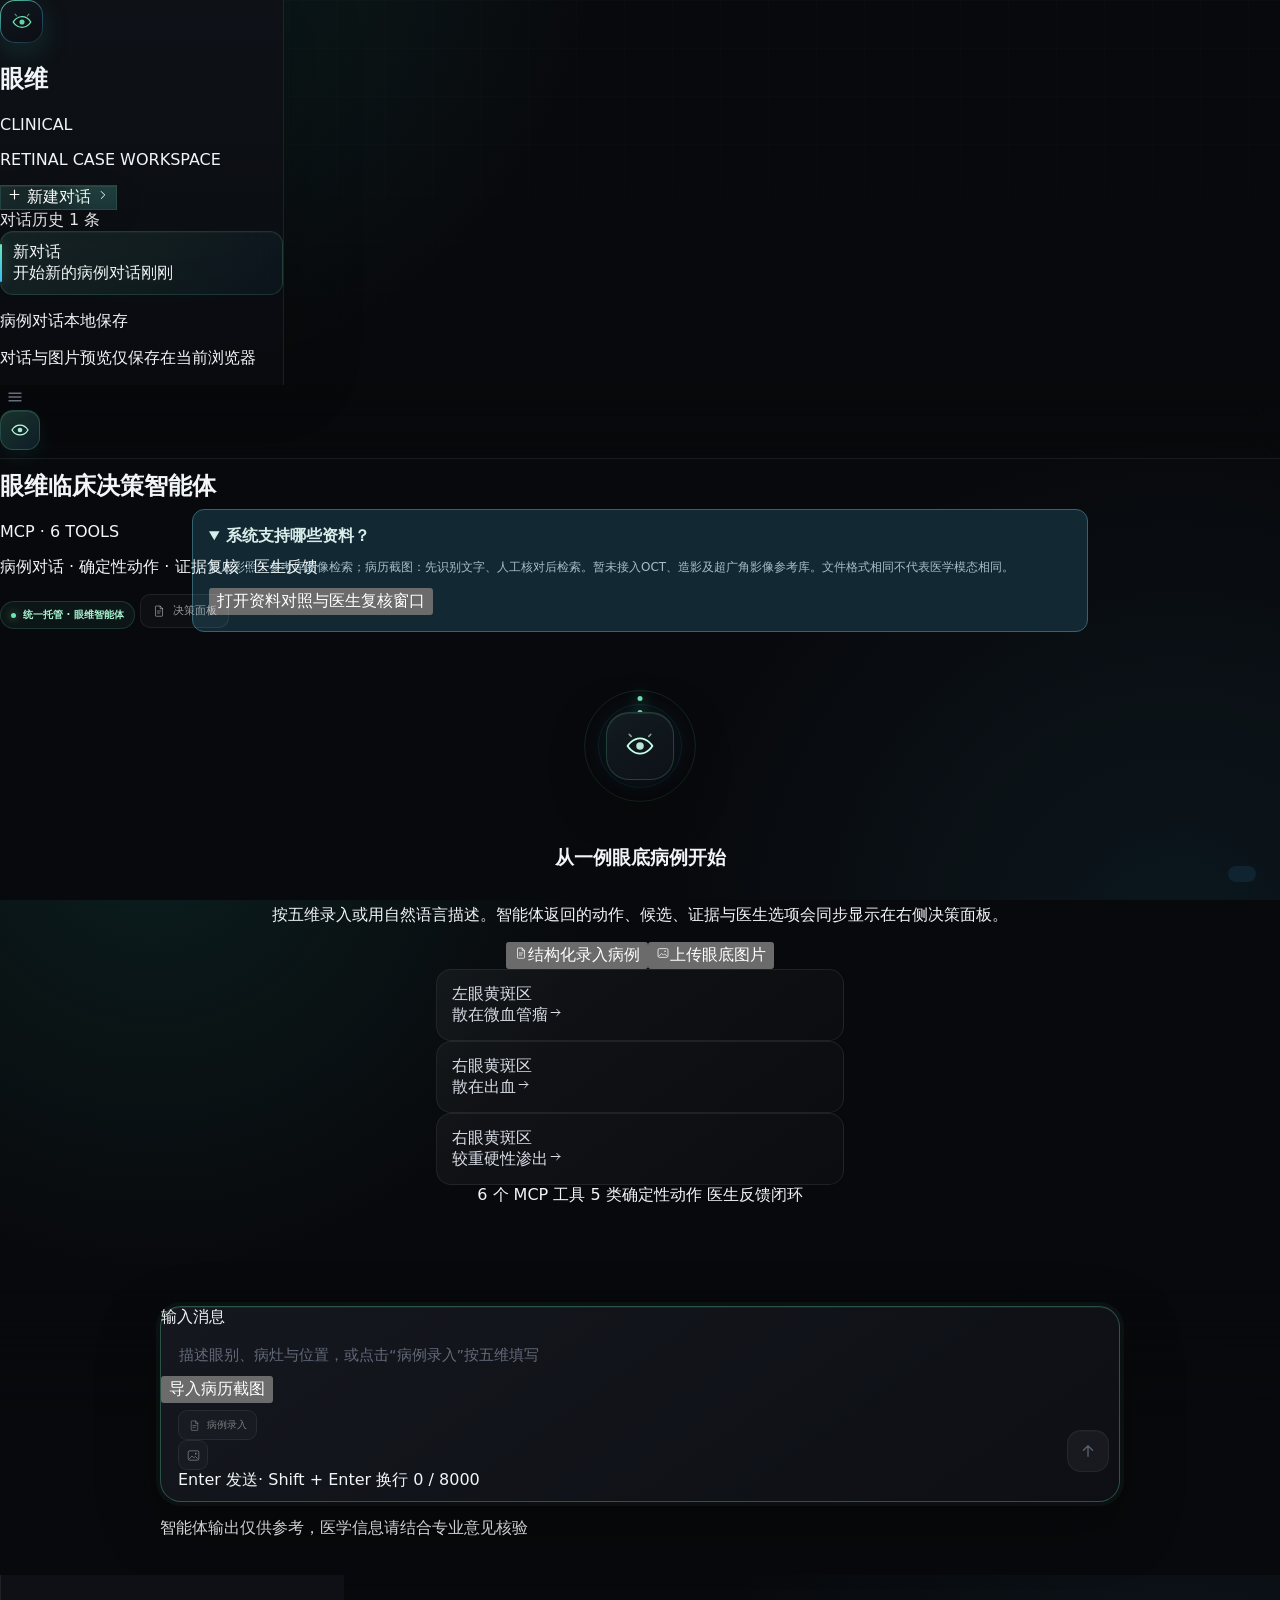
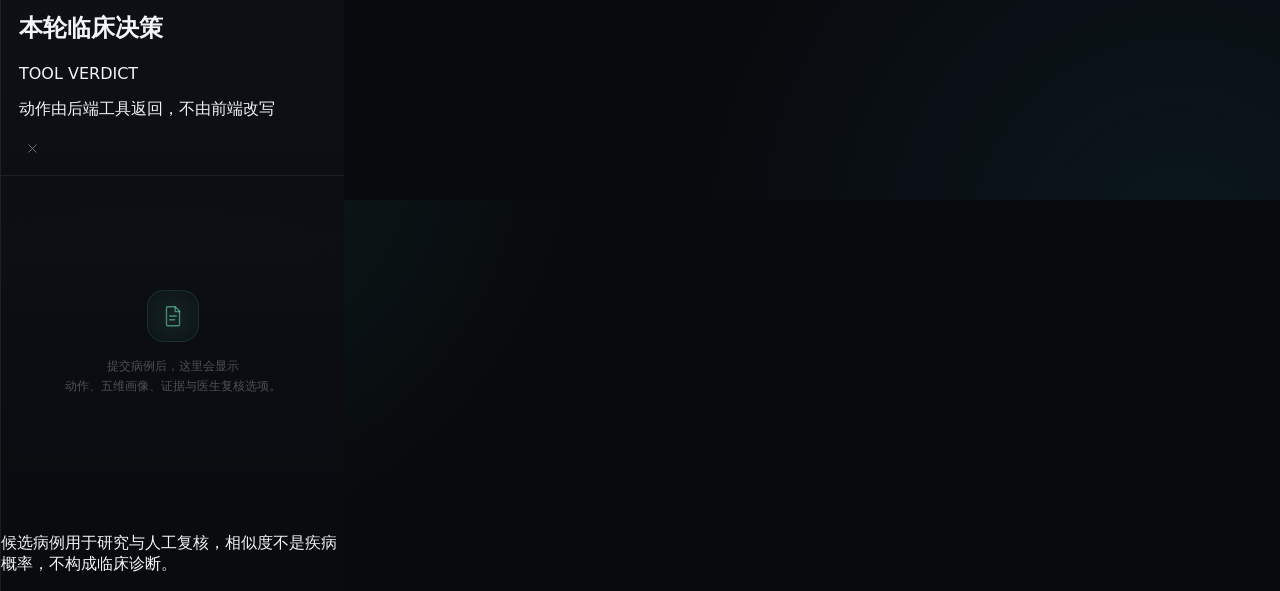
==== commit 28b23aac: "Update latest Yanwei workspace, clinical review and knowledge graph baseline" ====
--- a/02_代码/web/public-console.html
+++ b/02_代码/web/public-console.html
@@ -597,7 +597,7 @@
       </header>
       <section id="messagesScroll" class="messages-scroll flex-1" aria-label="对话内容">
         <div class="messages-inner">
-          <div id="emptyState" class="empty-state">
+          <details id="modalityOverview" style="margin:16px 0;padding:16px;border:1px solid #366270;border-radius:12px;background:#122934;color:#d9eeeb" open><summary style="cursor:pointer;font-weight:600">系统支持哪些资料？</summary><div id="modalityCards"></div><p style="font-size:12px;color:#a6bfc6">眼底彩照：参考库图像检索；病历截图：先识别文字、人工核对后检索。暂未接入OCT、造影及超广角影像参考库。文件格式相同不代表医学模态相同。</p><button type="button" id="openClinicalWorkspace">打开资料对照与医生复核窗口</button></details><div id="emptyState" class="empty-state">
             <div class="orb-wrap" aria-hidden="true">
               <div class="orb-glow"></div><div class="orb-ring"></div><div class="orb-ring second"></div>
               <div class="orb-core">
@@ -1259,6 +1259,7 @@
       caveats: Array.isArray(actionObject.caveats) ? actionObject.caveats.slice(0, 20) : (evidence?.caveats || []),
       qc: actionObject.qc && typeof actionObject.qc === 'object' ? actionObject.qc : null,
       multimodal: actionObject.multimodal && typeof actionObject.multimodal === 'object' ? actionObject.multimodal : null,
+      reviewedContext: actionObject.reviewed_context || null,
       traceId: cleanText(actionObject.trace_id || (evidence?.provenance && evidence.provenance.trace_id)),
       elapsedMs: Number(actionObject.elapsed_ms),
       inferred: false
@@ -2586,6 +2587,9 @@
     const conversation = getActiveConversation();
     const assistant = getLatestAssistantMessage(conversation);
     const result = assistant && assistant.result;
+    const reviewInput=conversation?.messages?.filter(m=>m.role==='user').slice(-1)[0];
+    window.__yanweiReview={result,attachment:reviewInput?.attachment||null,inputText:reviewInput?.content||''};
+    window.dispatchEvent(new CustomEvent('yanwei:result',{detail:window.__yanweiReview}));
     if (!result) {
       els.decisionEmpty.hidden = false;
       els.decisionContent.hidden = true;
@@ -2715,8 +2719,11 @@
       els.decisionContent.appendChild(nextSection);
     }
 
+    const advancedReview = el('button','doctor-option','资料对照 / 逐项复核 / 历史记录');
+    advancedReview.type='button';advancedReview.onclick=()=>window.dispatchEvent(new Event('yanwei:open-review'));
+    els.decisionContent.appendChild(advancedReview);
     const reviewSection = el('section', 'decision-section');
-    reviewSection.appendChild(el('div', 'decision-section-title', '医生复核反馈'));
+    reviewSection.appendChild(el('div', 'decision-section-title', '普通反馈（不代表医生审核）'));
     const reviewCard = el('div', 'decision-card');
     const topCandidate = result.candidates[0];
     const caseId = topCandidate ? (topCandidate.source.caseId || topCandidate.regionId) : '';
@@ -2807,7 +2814,7 @@
       saveStore();
       renderSidebar();
       renderDecisionPanel();
-      showToast(assistant.feedback.duplicate ? '反馈已存在，未重复写入' : '医生反馈已记录');
+      showToast(assistant.feedback.duplicate ? '反馈已存在，未重复写入' : '普通反馈已记录');
     } catch (error) {
       openModal({
         type: 'error',
@@ -3054,5 +3061,6 @@
 })();
 </script>
 
+<script src="/static/clinical-workspace.js"></script>
 </body>
 </html>
